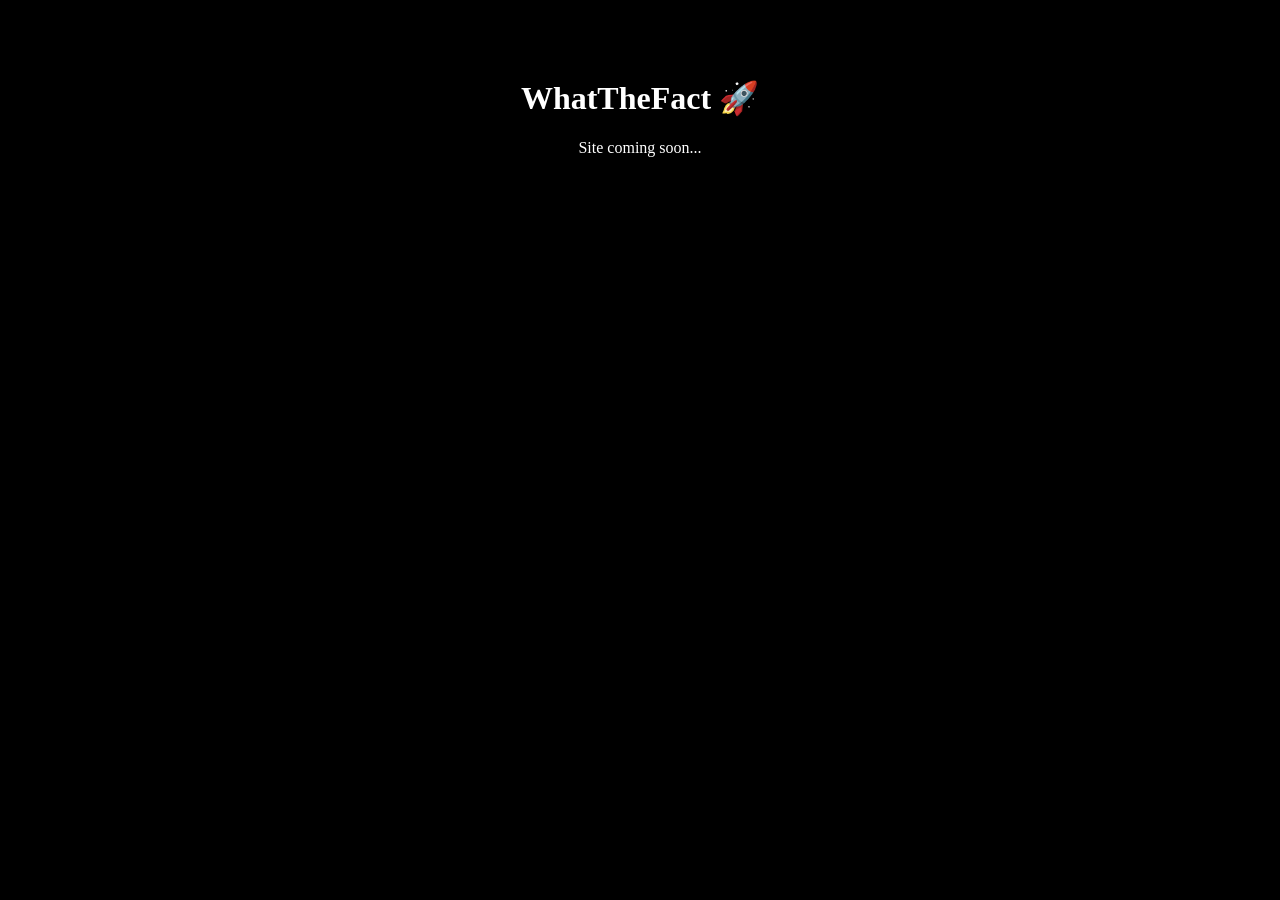
==== index.html @ 71ed3899 "Create index.html" ====
<!DOCTYPE html>
<html>
<head>
  <title>WhatTheFact</title>
</head>
<body style="background:black; color:white; text-align:center; padding-top:50px;">
  <h1>WhatTheFact 🚀</h1>
  <p>Site coming soon...</p>
</body>
</html>
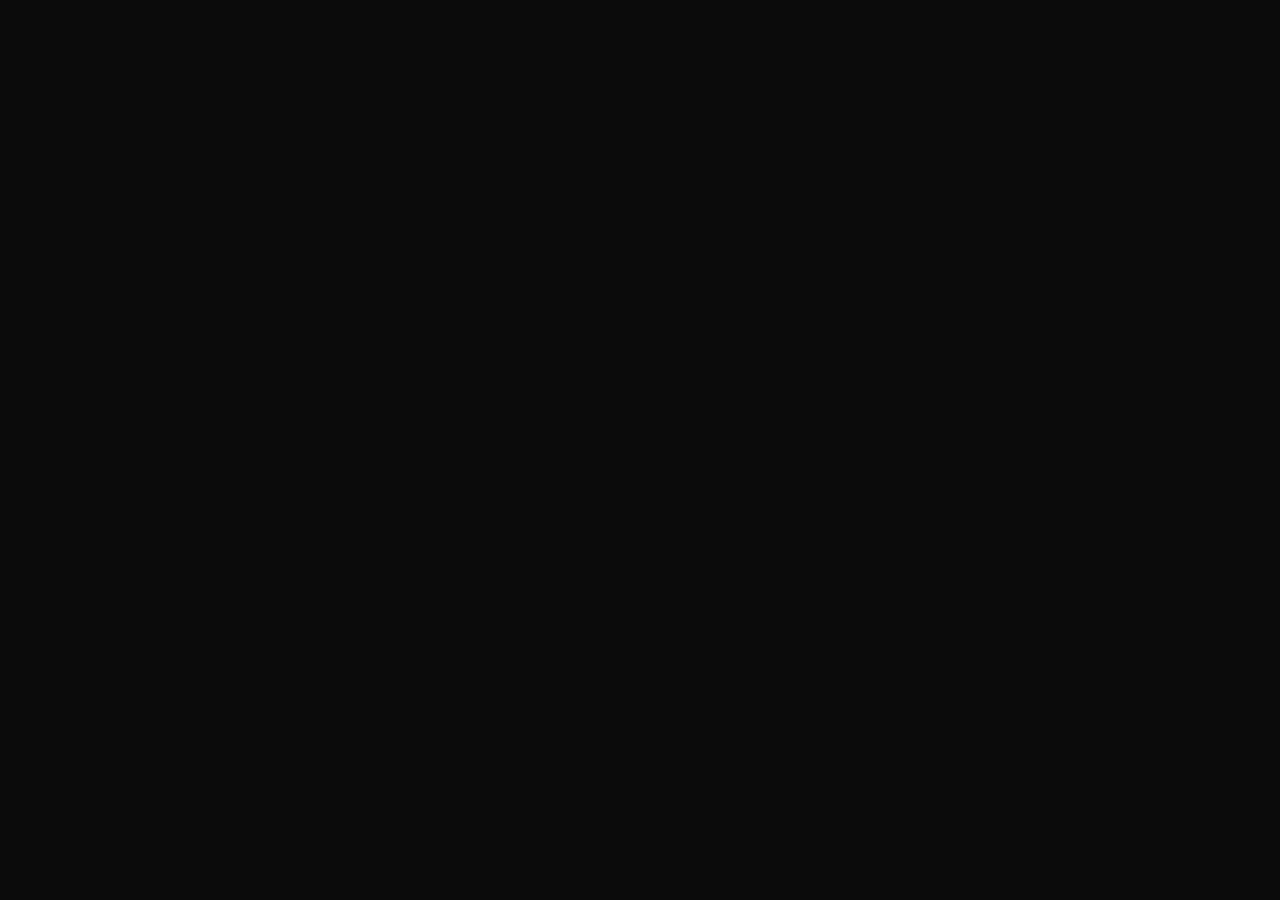
==== commit 4dbdaaae: "Update index.html" ====
--- a/index.html
+++ b/index.html
@@ -1,10 +1,185 @@
 <!DOCTYPE html>
 <html>
 <head>
+  <meta charset="UTF-8">
   <title>WhatTheFact</title>
+  <meta name="viewport" content="width=device-width, initial-scale=1.0">
+
+  <style>
+    body {
+      margin: 0;
+      font-family: Arial, sans-serif;
+      background: #0B0B0B;
+      color: white;
+    }
+
+    .container {
+      padding: 12px;
+    }
+
+    .card {
+      background: #121212;
+      border-radius: 16px;
+      margin-bottom: 16px;
+      overflow: hidden;
+      position: relative;
+      cursor: pointer;
+    }
+
+    .card img {
+      width: 100%;
+      height: 200px;
+      object-fit: cover;
+    }
+
+    .overlay {
+      position: absolute;
+      bottom: 0;
+      width: 100%;
+      padding: 12px;
+      background: linear-gradient(transparent, rgba(0,0,0,0.9));
+    }
+
+    .category {
+      font-size: 12px;
+      background: #EF4444;
+      display: inline-block;
+      padding: 4px 8px;
+      border-radius: 6px;
+      margin-bottom: 6px;
+    }
+
+    .headline {
+      font-size: 16px;
+      font-weight: bold;
+    }
+
+    .arrow {
+      position: absolute;
+      right: 12px;
+      bottom: 12px;
+      font-size: 18px;
+      opacity: 0.7;
+      animation: bounce 1.2s infinite;
+    }
+
+    @keyframes bounce {
+      0%,100% { transform: translateX(0); }
+      50% { transform: translateX(5px); }
+    }
+
+    .modal {
+      position: fixed;
+      top: 0;
+      left: 0;
+      width: 100%;
+      height: 100%;
+      background: black;
+      display: none;
+      flex-direction: column;
+      justify-content: center;
+      align-items: center;
+      padding: 20px;
+    }
+
+    .slide {
+      max-width: 400px;
+      text-align: center;
+    }
+
+    .close {
+      position: absolute;
+      top: 20px;
+      left: 20px;
+      font-size: 24px;
+      cursor: pointer;
+    }
+
+    .next {
+      position: absolute;
+      right: 20px;
+      bottom: 40px;
+      font-size: 24px;
+      cursor: pointer;
+    }
+
+  </style>
 </head>
-<body style="background:black; color:white; text-align:center; padding-top:50px;">
-  <h1>WhatTheFact 🚀</h1>
-  <p>Site coming soon...</p>
+
+<body>
+
+<div class="container" id="feed"></div>
+
+<div class="modal" id="modal">
+  <div class="close" onclick="closeModal()">✕</div>
+  <div class="slide" id="slideText"></div>
+  <div class="next" onclick="nextSlide()">→</div>
+</div>
+
+<script>
+
+const SHEET_ID = "1egfyMk99niiivs2usEi6oFEHWHFF6XR5QvbTpdlVxdw";
+const URL = `https://opensheet.elk.sh/${SHEET_ID}/Sheet1`;
+
+let slides = [];
+let currentSlide = 0;
+
+fetch(URL)
+  .then(res => res.json())
+  .then(data => {
+    const feed = document.getElementById("feed");
+
+    data.forEach(item => {
+      const card = document.createElement("div");
+      card.className = "card";
+
+      card.innerHTML = `
+        <img src="${item.Image}">
+        <div class="overlay">
+          <div class="category">${item.Category || "General"}</div>
+          <div class="headline">${item.Title}</div>
+        </div>
+        <div class="arrow">→</div>
+      `;
+
+      card.onclick = () => openModal(item);
+
+      feed.appendChild(card);
+    });
+  });
+
+function openModal(item) {
+  slides = [
+    item.Title,
+    item.Hook,
+    item["Here’s what happened"],
+    item["Why it matters"],
+    item["What happens next"]
+  ];
+
+  currentSlide = 0;
+  document.getElementById("modal").style.display = "flex";
+  showSlide();
+}
+
+function showSlide() {
+  document.getElementById("slideText").innerText = slides[currentSlide];
+}
+
+function nextSlide() {
+  currentSlide++;
+  if (currentSlide >= slides.length) {
+    closeModal();
+  } else {
+    showSlide();
+  }
+}
+
+function closeModal() {
+  document.getElementById("modal").style.display = "none";
+}
+
+</script>
+
 </body>
 </html>
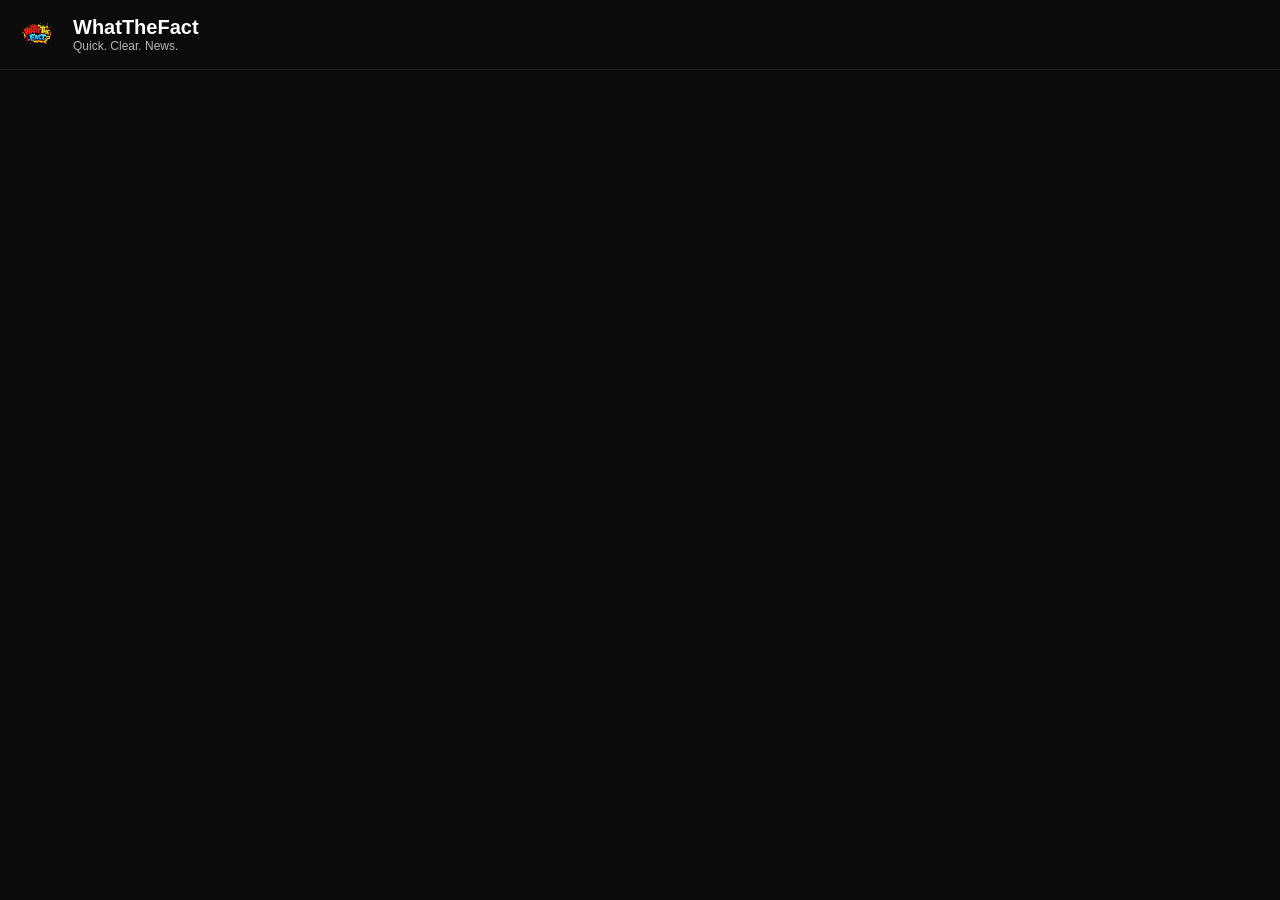
==== commit 2b425f3c: "Update index.html" ====
--- a/index.html
+++ b/index.html
@@ -5,30 +5,58 @@
   <title>WhatTheFact</title>
   <meta name="viewport" content="width=device-width, initial-scale=1.0">
 
+  <!-- FONT -->
+  <link href="https://fonts.googleapis.com/css2?family=Inter:wght@400;600;700&display=swap" rel="stylesheet">
+
   <style>
     body {
       margin: 0;
-      font-family: Arial, sans-serif;
+      font-family: 'Inter', sans-serif;
       background: #0B0B0B;
       color: white;
     }
 
+    /* HEADER */
+    .header {
+      display: flex;
+      align-items: center;
+      gap: 10px;
+      padding: 16px 12px;
+      border-bottom: 1px solid #222;
+    }
+
+    .logo {
+      height: 34px;
+      border-radius: 6px;
+    }
+
+    .brand {
+      font-size: 20px;
+      font-weight: 700;
+    }
+
+    .tagline {
+      font-size: 12px;
+      opacity: 0.7;
+    }
+
+    /* FEED */
     .container {
       padding: 12px;
     }
 
     .card {
-      background: #121212;
       border-radius: 16px;
-      margin-bottom: 16px;
+      margin-bottom: 18px;
       overflow: hidden;
       position: relative;
       cursor: pointer;
+      background: #121212;
     }
 
     .card img {
       width: 100%;
-      height: 200px;
+      height: 220px;
       object-fit: cover;
     }
 
@@ -36,22 +64,30 @@
       position: absolute;
       bottom: 0;
       width: 100%;
-      padding: 12px;
-      background: linear-gradient(transparent, rgba(0,0,0,0.9));
+      padding: 16px;
+      background: linear-gradient(to top, rgba(0,0,0,0.95), rgba(0,0,0,0.2));
     }
 
     .category {
-      font-size: 12px;
+      font-size: 11px;
       background: #EF4444;
+      padding: 4px 10px;
+      border-radius: 20px;
+      font-weight: 600;
+      margin-bottom: 6px;
       display: inline-block;
-      padding: 4px 8px;
-      border-radius: 6px;
-      margin-bottom: 6px;
     }
 
     .headline {
-      font-size: 16px;
-      font-weight: bold;
+      font-size: 20px;
+      font-weight: 700;
+      line-height: 1.3;
+    }
+
+    .hook {
+      font-size: 13px;
+      opacity: 0.85;
+      margin-top: 4px;
     }
 
     .arrow {
@@ -59,15 +95,10 @@
       right: 12px;
       bottom: 12px;
       font-size: 18px;
-      opacity: 0.7;
-      animation: bounce 1.2s infinite;
-    }
-
-    @keyframes bounce {
-      0%,100% { transform: translateX(0); }
-      50% { transform: translateX(5px); }
-    }
-
+      opacity: 0.6;
+    }
+
+    /* MODAL */
     .modal {
       position: fixed;
       top: 0;
@@ -76,15 +107,16 @@
       height: 100%;
       background: black;
       display: none;
-      flex-direction: column;
       justify-content: center;
       align-items: center;
+      text-align: center;
       padding: 20px;
     }
 
     .slide {
-      max-width: 400px;
-      text-align: center;
+      max-width: 420px;
+      font-size: 18px;
+      line-height: 1.5;
     }
 
     .close {
@@ -102,14 +134,26 @@
       font-size: 24px;
       cursor: pointer;
     }
-
   </style>
 </head>
 
 <body>
 
+<!-- HEADER -->
+<div class="header">
+  <!-- 🔁 Replace logo.png with your actual filename -->
+  <img src="logo.png" class="logo">
+
+  <div>
+    <div class="brand">WhatTheFact</div>
+    <div class="tagline">Quick. Clear. News.</div>
+  </div>
+</div>
+
+<!-- FEED -->
 <div class="container" id="feed"></div>
 
+<!-- MODAL -->
 <div class="modal" id="modal">
   <div class="close" onclick="closeModal()">✕</div>
   <div class="slide" id="slideText"></div>
@@ -117,45 +161,48 @@
 </div>
 
 <script>
-
 const SHEET_ID = "1egfyMk99niiivs2usEi6oFEHWHFF6XR5QvbTpdlVxdw";
 const URL = `https://opensheet.elk.sh/${SHEET_ID}/Sheet1`;
 
 let slides = [];
 let currentSlide = 0;
 
+/* FETCH DATA */
 fetch(URL)
   .then(res => res.json())
   .then(data => {
     const feed = document.getElementById("feed");
 
     data.forEach(item => {
+      if (!item.Title) return;
+
       const card = document.createElement("div");
       card.className = "card";
 
       card.innerHTML = `
-        <img src="${item.Image}">
+        <img src="${item.Image || ''}">
         <div class="overlay">
-          <div class="category">${item.Category || "General"}</div>
+          <div class="category">${item.Category || "News"}</div>
           <div class="headline">${item.Title}</div>
+          <div class="hook">${item.Hook || ""}</div>
         </div>
         <div class="arrow">→</div>
       `;
 
       card.onclick = () => openModal(item);
-
       feed.appendChild(card);
     });
   });
 
+/* MODAL LOGIC (DATA-AGNOSTIC) */
 function openModal(item) {
-  slides = [
-    item.Title,
-    item.Hook,
-    item["Here’s what happened"],
-    item["Why it matters"],
-    item["What happens next"]
-  ];
+  const values = Object.values(item);
+
+  slides = values
+    .slice(0, 9)              // take first columns
+    .filter(v => v && v !== "Pending");
+
+  slides.splice(1,1);         // remove URL
 
   currentSlide = 0;
   document.getElementById("modal").style.display = "flex";
@@ -178,7 +225,6 @@
 function closeModal() {
   document.getElementById("modal").style.display = "none";
 }
-
 </script>
 
 </body>
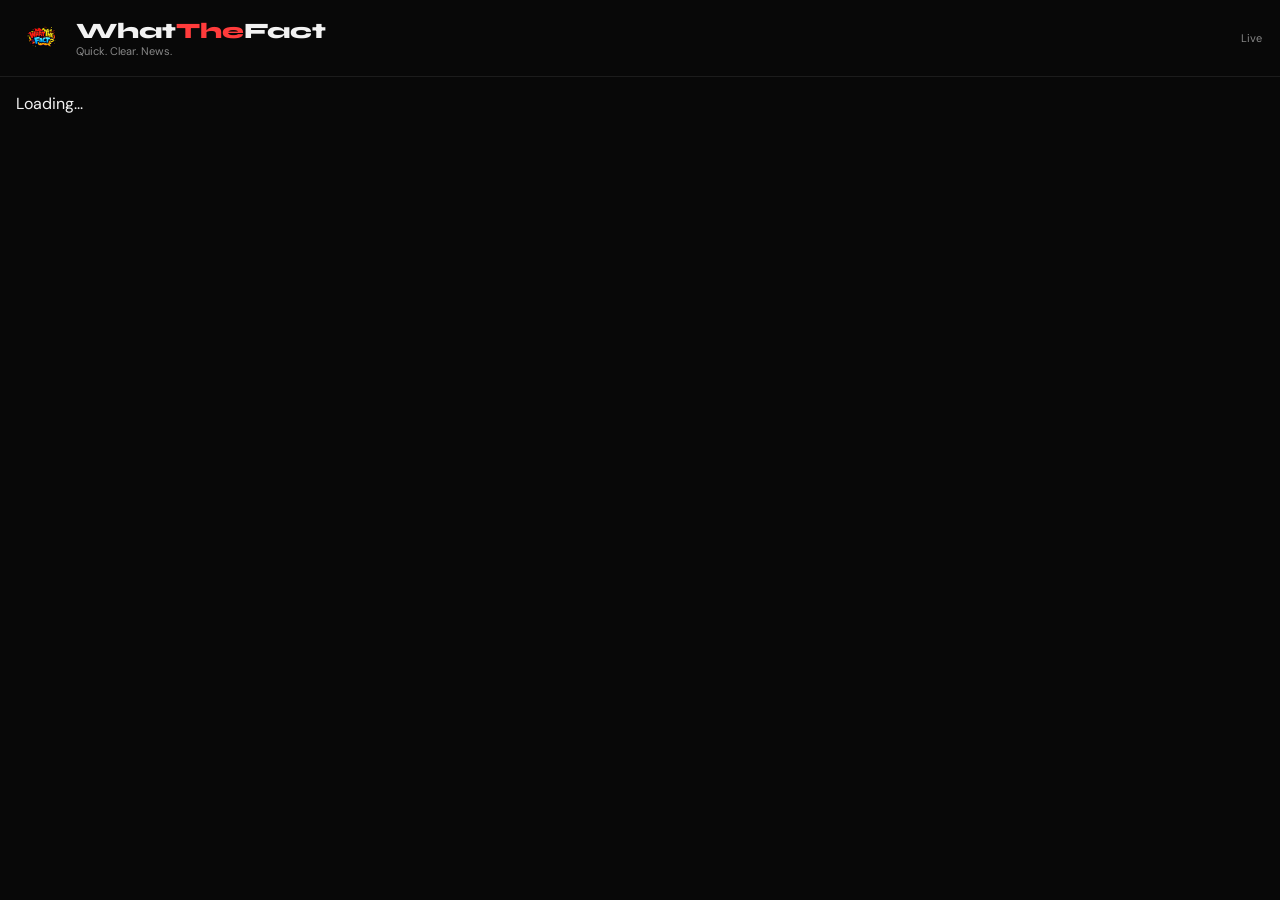
==== commit 2886b23f: "Update index.html" ====
--- a/index.html
+++ b/index.html
@@ -1,231 +1,260 @@
 <!DOCTYPE html>
-<html>
+<html lang="en">
+
 <head>
   <meta charset="UTF-8">
   <title>WhatTheFact</title>
-  <meta name="viewport" content="width=device-width, initial-scale=1.0">
-
-  <!-- FONT -->
-  <link href="https://fonts.googleapis.com/css2?family=Inter:wght@400;600;700&display=swap" rel="stylesheet">
+  <meta name="viewport" content="width=device-width, initial-scale=1.0, viewport-fit=cover">
+
+  <link rel="preconnect" href="https://fonts.googleapis.com">
+  <link href="https://fonts.googleapis.com/css2?family=Syne:wght@400;600;700;800&family=DM+Sans:wght@400;500&display=swap" rel="stylesheet">
 
   <style>
+    :root {
+      --bg: #080808;
+      --surface: #111111;
+      --border: #1C1C1C;
+      --muted: #444;
+      --text: #F2F2F2;
+      --sub: #888;
+    }
+
+    * {
+      box-sizing: border-box;
+      margin: 0;
+      padding: 0;
+    }
+
     body {
-      margin: 0;
-      font-family: 'Inter', sans-serif;
-      background: #0B0B0B;
-      color: white;
+      font-family: 'DM Sans', sans-serif;
+      background: var(--bg);
+      color: var(--text);
+      min-height: 100vh;
     }
 
     /* HEADER */
     .header {
       display: flex;
+      justify-content: space-between;
+      align-items: center;
+      padding: 18px;
+      border-bottom: 1px solid var(--border);
+      position: sticky;
+      top: 0;
+      background: var(--bg);
+      z-index: 50;
+    }
+
+    .brand-wrap {
+      display: flex;
       align-items: center;
       gap: 10px;
-      padding: 16px 12px;
-      border-bottom: 1px solid #222;
     }
 
     .logo {
-      height: 34px;
-      border-radius: 6px;
+      height: 32px;
+      border-radius: 8px;
     }
 
     .brand {
-      font-size: 20px;
+      font-family: 'Syne';
+      font-size: 22px;
+      font-weight: 800;
+    }
+
+    .brand span {
+      color: #FF3B3B;
+    }
+
+    .tagline {
+      font-size: 11px;
+      color: var(--sub);
+    }
+
+    .live-dot {
+      font-size: 11px;
+      color: var(--sub);
+    }
+
+    /* FEED */
+    .feed {
+      padding: 16px;
+    }
+
+    .card {
+      border-radius: 20px;
+      overflow: hidden;
+      margin-bottom: 14px;
+      cursor: pointer;
+      background: var(--surface);
+      border: 1px solid var(--border);
+    }
+
+    .card-img {
+      width: 100%;
+      height: 200px;
+      object-fit: cover;
+    }
+
+    .card-body {
+      padding: 14px;
+    }
+
+    .headline {
+      font-size: 17px;
       font-weight: 700;
-    }
-
-    .tagline {
-      font-size: 12px;
-      opacity: 0.7;
-    }
-
-    /* FEED */
-    .container {
-      padding: 12px;
-    }
-
-    .card {
-      border-radius: 16px;
-      margin-bottom: 18px;
-      overflow: hidden;
-      position: relative;
-      cursor: pointer;
-      background: #121212;
-    }
-
-    .card img {
-      width: 100%;
-      height: 220px;
-      object-fit: cover;
-    }
-
-    .overlay {
-      position: absolute;
-      bottom: 0;
-      width: 100%;
-      padding: 16px;
-      background: linear-gradient(to top, rgba(0,0,0,0.95), rgba(0,0,0,0.2));
-    }
-
-    .category {
-      font-size: 11px;
-      background: #EF4444;
-      padding: 4px 10px;
-      border-radius: 20px;
-      font-weight: 600;
       margin-bottom: 6px;
-      display: inline-block;
-    }
-
-    .headline {
-      font-size: 20px;
-      font-weight: 700;
-      line-height: 1.3;
-    }
-
-    .hook {
+    }
+
+    .hook-text {
       font-size: 13px;
-      opacity: 0.85;
-      margin-top: 4px;
-    }
-
-    .arrow {
-      position: absolute;
-      right: 12px;
-      bottom: 12px;
-      font-size: 18px;
-      opacity: 0.6;
+      color: #aaa;
     }
 
     /* MODAL */
     .modal {
       position: fixed;
-      top: 0;
-      left: 0;
-      width: 100%;
-      height: 100%;
+      inset: 0;
       background: black;
       display: none;
+      flex-direction: column;
+      z-index: 100;
+    }
+
+    .modal.open {
+      display: flex;
+    }
+
+    .slide-wrap {
+      flex: 1;
+      display: flex;
+      flex-direction: column;
       justify-content: center;
-      align-items: center;
+      padding: 20px;
       text-align: center;
-      padding: 20px;
-    }
-
-    .slide {
-      max-width: 420px;
-      font-size: 18px;
-      line-height: 1.5;
-    }
-
-    .close {
+    }
+
+    .slide-label {
+      font-size: 11px;
+      opacity: 0.5;
+      margin-bottom: 10px;
+    }
+
+    .slide-content {
+      font-size: 24px;
+      font-weight: bold;
+      line-height: 1.4;
+    }
+
+    .tap-zones {
       position: absolute;
-      top: 20px;
-      left: 20px;
-      font-size: 24px;
-      cursor: pointer;
-    }
-
-    .next {
-      position: absolute;
-      right: 20px;
-      bottom: 40px;
-      font-size: 24px;
-      cursor: pointer;
+      inset: 0;
+      display: flex;
+    }
+
+    .tap-zones div {
+      flex: 1;
     }
   </style>
 </head>
 
 <body>
 
-<!-- HEADER -->
-<div class="header">
-  <!-- 🔁 Replace logo.png with your actual filename -->
-  <img src="logo.png" class="logo">
-
-  <div>
-    <div class="brand">WhatTheFact</div>
-    <div class="tagline">Quick. Clear. News.</div>
+  <!-- HEADER -->
+  <div class="header">
+    <div class="brand-wrap">
+      <img src="logo.png" class="logo">
+      <div>
+        <div class="brand">What<span>The</span>Fact</div>
+        <div class="tagline">Quick. Clear. News.</div>
+      </div>
+    </div>
+    <div class="live-dot">Live</div>
   </div>
-</div>
-
-<!-- FEED -->
-<div class="container" id="feed"></div>
-
-<!-- MODAL -->
-<div class="modal" id="modal">
-  <div class="close" onclick="closeModal()">✕</div>
-  <div class="slide" id="slideText"></div>
-  <div class="next" onclick="nextSlide()">→</div>
-</div>
-
-<script>
-const SHEET_ID = "1egfyMk99niiivs2usEi6oFEHWHFF6XR5QvbTpdlVxdw";
-const URL = `https://opensheet.elk.sh/${SHEET_ID}/Sheet1`;
-
-let slides = [];
-let currentSlide = 0;
-
-/* FETCH DATA */
-fetch(URL)
-  .then(res => res.json())
-  .then(data => {
-    const feed = document.getElementById("feed");
-
-    data.forEach(item => {
-      if (!item.Title) return;
-
-      const card = document.createElement("div");
-      card.className = "card";
-
-      card.innerHTML = `
-        <img src="${item.Image || ''}">
-        <div class="overlay">
-          <div class="category">${item.Category || "News"}</div>
-          <div class="headline">${item.Title}</div>
-          <div class="hook">${item.Hook || ""}</div>
+
+  <!-- FEED -->
+  <div class="feed" id="feed">Loading...</div>
+
+  <!-- MODAL -->
+  <div class="modal" id="modal">
+    <div class="slide-wrap" id="slideWrap"></div>
+
+    <div class="tap-zones">
+      <div onclick="prevSlide()"></div>
+      <div onclick="nextSlide()"></div>
+    </div>
+  </div>
+
+  <script>
+    const SHEET_ID = "1egfyMk99niiivs2usEi6oFEHWHFF6XR5QvbTpdlVxdw";
+    const URL = `https://opensheet.elk.sh/${SHEET_ID}/Sheet1`;
+
+    let articles = [];
+    let slides = [];
+    let current = 0;
+
+    fetch(URL)
+      .then(res => res.json())
+      .then(data => {
+        articles = data;
+        render();
+      });
+
+    function render() {
+      const feed = document.getElementById("feed");
+
+      feed.innerHTML = articles.map((item, i) => `
+        <div class="card" onclick="openModal(${i})">
+          <img class="card-img" src="${item.Image || ''}">
+          <div class="card-body">
+            <div class="headline">${item.Title}</div>
+            <div class="hook-text">${item.Hook || ''}</div>
+          </div>
         </div>
-        <div class="arrow">→</div>
-      `;
-
-      card.onclick = () => openModal(item);
-      feed.appendChild(card);
-    });
-  });
-
-/* MODAL LOGIC (DATA-AGNOSTIC) */
-function openModal(item) {
-  const values = Object.values(item);
-
-  slides = values
-    .slice(0, 9)              // take first columns
-    .filter(v => v && v !== "Pending");
-
-  slides.splice(1,1);         // remove URL
-
-  currentSlide = 0;
-  document.getElementById("modal").style.display = "flex";
-  showSlide();
-}
-
-function showSlide() {
-  document.getElementById("slideText").innerText = slides[currentSlide];
-}
-
-function nextSlide() {
-  currentSlide++;
-  if (currentSlide >= slides.length) {
-    closeModal();
-  } else {
-    showSlide();
-  }
-}
-
-function closeModal() {
-  document.getElementById("modal").style.display = "none";
-}
-</script>
+      `).join("");
+    }
+
+    function openModal(i) {
+      const item = articles[i];
+
+      slides = [
+        item.Title,
+        item.Hook,
+        item["Heres what happened"],
+        item["Why it matters"],
+        item["What happens next?"]
+      ].filter(Boolean);
+
+      current = 0;
+      document.getElementById("modal").classList.add("open");
+      show();
+    }
+
+    function show() {
+      document.getElementById("slideWrap").innerHTML =
+        `<div class="slide-content">${slides[current]}</div>`;
+    }
+
+    function nextSlide() {
+      current++;
+      if (current >= slides.length) {
+        closeModal();
+      } else {
+        show();
+      }
+    }
+
+    function prevSlide() {
+      if (current > 0) {
+        current--;
+        show();
+      }
+    }
+
+    function closeModal() {
+      document.getElementById("modal").classList.remove("open");
+    }
+  </script>
 
 </body>
 </html>
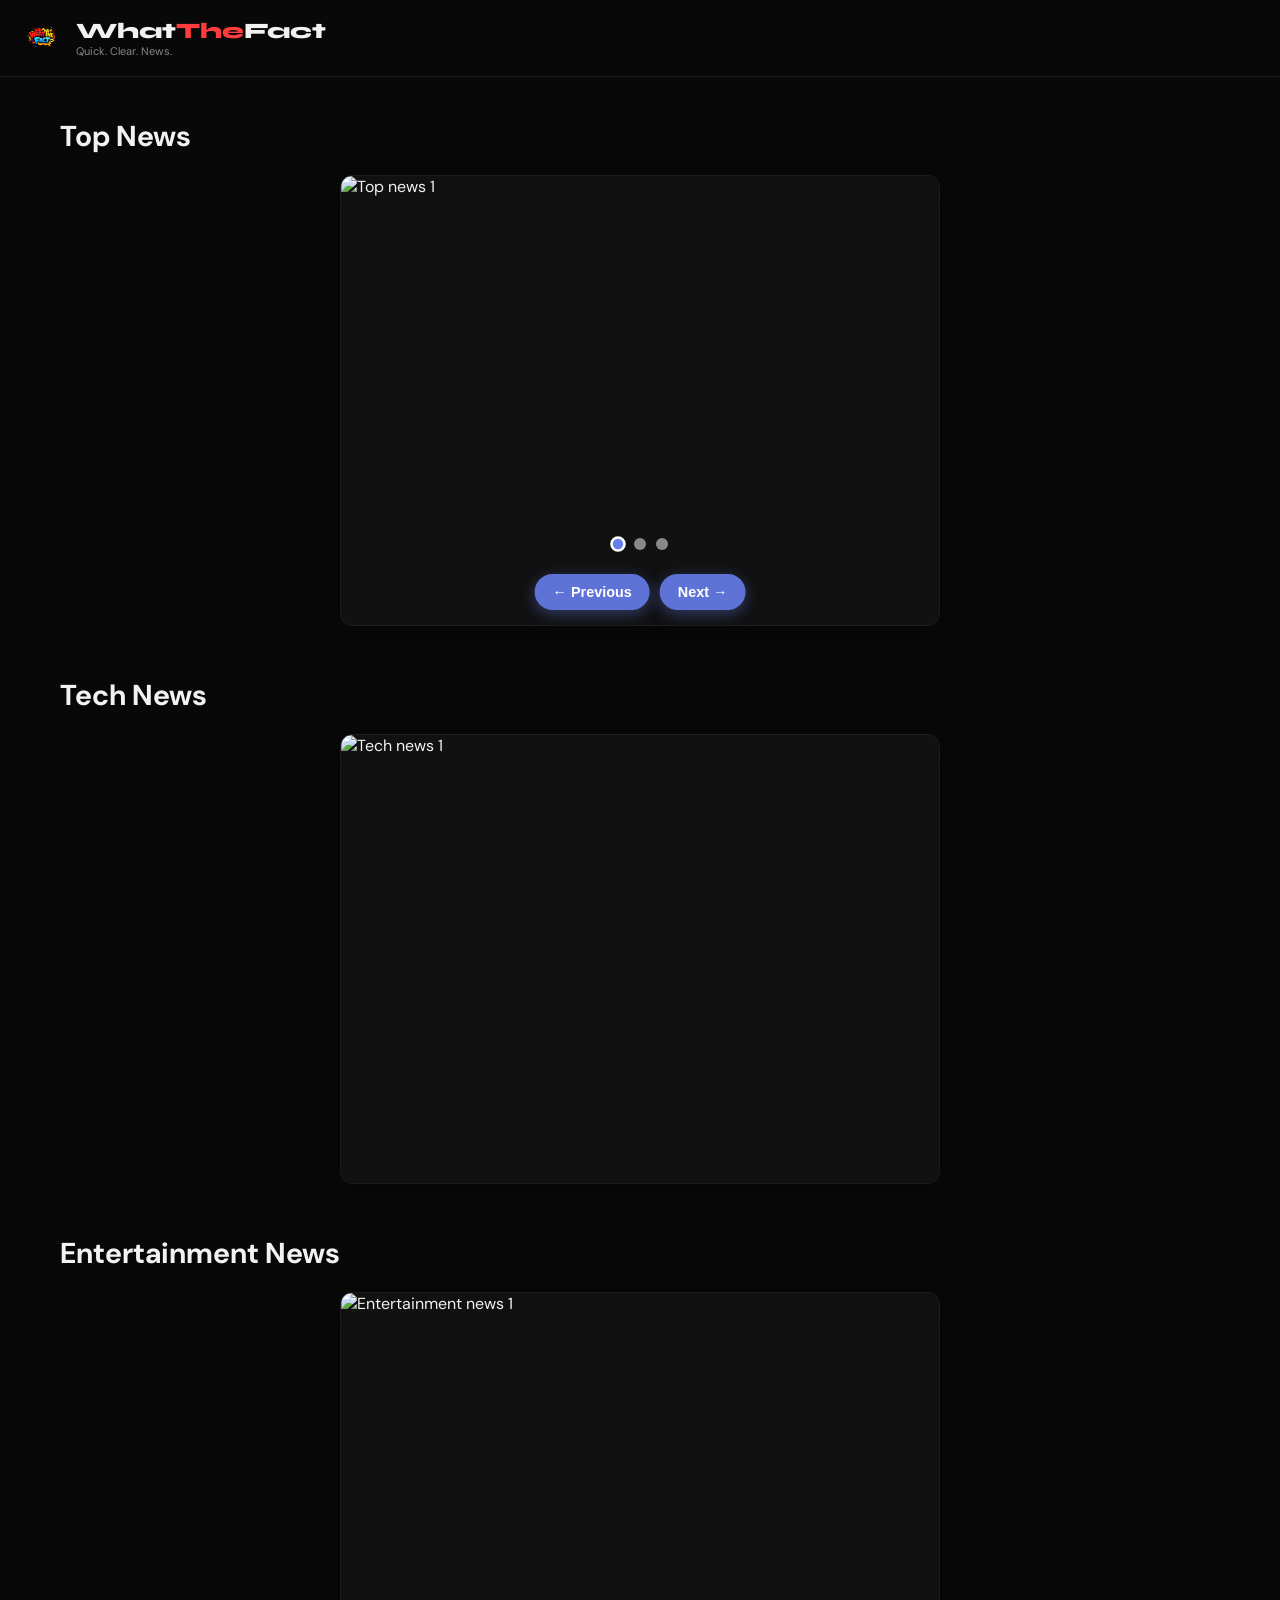
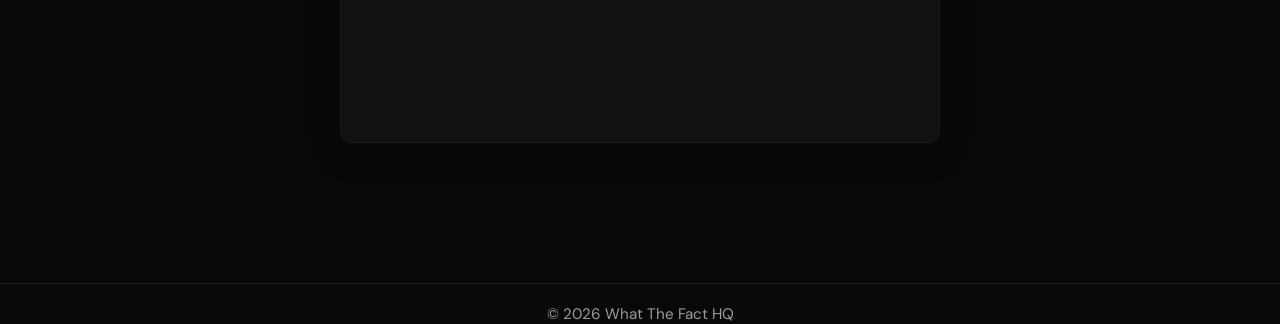
==== commit 2c6a1f9e: "Update index.html with new content" ====
--- a/index.html
+++ b/index.html
@@ -1,260 +1,318 @@
 <!DOCTYPE html>
 <html lang="en">
-
 <head>
-  <meta charset="UTF-8">
-  <title>WhatTheFact</title>
-  <meta name="viewport" content="width=device-width, initial-scale=1.0, viewport-fit=cover">
-
-  <link rel="preconnect" href="https://fonts.googleapis.com">
-  <link href="https://fonts.googleapis.com/css2?family=Syne:wght@400;600;700;800&family=DM+Sans:wght@400;500&display=swap" rel="stylesheet">
-
-  <style>
-    :root {
-      --bg: #080808;
-      --surface: #111111;
-      --border: #1C1C1C;
-      --muted: #444;
-      --text: #F2F2F2;
-      --sub: #888;
-    }
-
-    * {
-      box-sizing: border-box;
-      margin: 0;
-      padding: 0;
-    }
-
-    body {
-      font-family: 'DM Sans', sans-serif;
-      background: var(--bg);
-      color: var(--text);
-      min-height: 100vh;
-    }
-
-    /* HEADER */
-    .header {
-      display: flex;
-      justify-content: space-between;
-      align-items: center;
-      padding: 18px;
-      border-bottom: 1px solid var(--border);
-      position: sticky;
-      top: 0;
-      background: var(--bg);
-      z-index: 50;
-    }
-
-    .brand-wrap {
-      display: flex;
-      align-items: center;
-      gap: 10px;
-    }
-
-    .logo {
-      height: 32px;
-      border-radius: 8px;
-    }
-
-    .brand {
-      font-family: 'Syne';
-      font-size: 22px;
-      font-weight: 800;
-    }
-
-    .brand span {
-      color: #FF3B3B;
-    }
-
-    .tagline {
-      font-size: 11px;
-      color: var(--sub);
-    }
-
-    .live-dot {
-      font-size: 11px;
-      color: var(--sub);
-    }
-
-    /* FEED */
-    .feed {
-      padding: 16px;
-    }
-
-    .card {
-      border-radius: 20px;
-      overflow: hidden;
-      margin-bottom: 14px;
-      cursor: pointer;
-      background: var(--surface);
-      border: 1px solid var(--border);
-    }
-
-    .card-img {
-      width: 100%;
-      height: 200px;
-      object-fit: cover;
-    }
-
-    .card-body {
-      padding: 14px;
-    }
-
-    .headline {
-      font-size: 17px;
-      font-weight: 700;
-      margin-bottom: 6px;
-    }
-
-    .hook-text {
-      font-size: 13px;
-      color: #aaa;
-    }
-
-    /* MODAL */
-    .modal {
-      position: fixed;
-      inset: 0;
-      background: black;
-      display: none;
-      flex-direction: column;
-      z-index: 100;
-    }
-
-    .modal.open {
-      display: flex;
-    }
-
-    .slide-wrap {
-      flex: 1;
-      display: flex;
-      flex-direction: column;
-      justify-content: center;
-      padding: 20px;
-      text-align: center;
-    }
-
-    .slide-label {
-      font-size: 11px;
-      opacity: 0.5;
-      margin-bottom: 10px;
-    }
-
-    .slide-content {
-      font-size: 24px;
-      font-weight: bold;
-      line-height: 1.4;
-    }
-
-    .tap-zones {
-      position: absolute;
-      inset: 0;
-      display: flex;
-    }
-
-    .tap-zones div {
-      flex: 1;
-    }
-  </style>
+    <meta charset="UTF-8">
+    <meta name="viewport" content="width=device-width, initial-scale=1.0">
+    <title>What The Fact - News Portal</title>
+    <link rel="preconnect" href="https://fonts.googleapis.com">
+    <link href="https://fonts.googleapis.com/css2?family=Syne:wght@400;600;700;800&family=DM+Sans:wght@400;500&display=swap" rel="stylesheet">
+    <link rel="stylesheet" href="styles.css">
+    <script src="script.js" defer></script>
+    <style>
+        :root {
+            --bg: #080808;
+            --surface: #111111;
+            --border: #1C1C1C;
+            --muted: #444;
+            --text: #F2F2F2;
+            --sub: #888;
+        }
+
+        * {
+            margin: 0;
+            padding: 0;
+            box-sizing: border-box;
+        }
+
+        body {
+            font-family: 'DM Sans', sans-serif;
+            background: var(--bg);
+            color: var(--text);
+            min-height: 100vh;
+        }
+
+        header {
+            display: flex;
+            justify-content: space-between;
+            align-items: center;
+            padding: 18px;
+            border-bottom: 1px solid var(--border);
+            position: sticky;
+            top: 0;
+            background: var(--bg);
+            z-index: 50;
+        }
+
+        .brand-wrap {
+            display: flex;
+            align-items: center;
+            gap: 10px;
+        }
+
+        .logo {
+            height: 32px;
+            border-radius: 8px;
+        }
+
+        .brand {
+            font-family: 'Syne';
+            font-size: 22px;
+            font-weight: 800;
+        }
+
+        .brand span {
+            color: #FF3B3B;
+        }
+
+        .tagline {
+            font-size: 11px;
+            color: var(--sub);
+        }
+
+        main {
+            max-width: 1200px;
+            margin: 0 auto;
+            padding: 40px 20px;
+        }
+
+        .carousel-container {
+            margin-bottom: 50px;
+            animation: fadeIn 0.8s ease-out;
+        }
+
+        .carousel-container h2 {
+            color: var(--text);
+            margin-bottom: 20px;
+            font-size: 1.8rem;
+            text-shadow: 1px 1px 2px rgba(0, 0, 0, 0.3);
+        }
+
+        .carousel {
+            position: relative;
+            width: 100%;
+            max-width: 600px;
+            margin: 0 auto;
+            background: var(--surface);
+            border-radius: 12px;
+            overflow: hidden;
+            box-shadow: 0 8px 32px rgba(0, 0, 0, 0.3);
+            border: 1px solid var(--border);
+        }
+
+        .carousel-slides {
+            display: flex;
+            transition: transform 0.5s ease-in-out;
+        }
+
+        .slide {
+            min-width: 100%;
+            display: flex;
+            align-items: center;
+            justify-content: center;
+            background: var(--surface);
+            aspect-ratio: 4 / 3;
+        }
+
+        .slide img {
+            width: 100%;
+            height: 100%;
+            object-fit: cover;
+            display: block;
+        }
+
+        .slide.active {
+            animation: fadeIn 0.5s ease-in-out;
+        }
+
+        .carousel-controls {
+            position: absolute;
+            bottom: 15px;
+            left: 50%;
+            transform: translateX(-50%);
+            display: flex;
+            gap: 10px;
+            z-index: 10;
+        }
+
+        .carousel-btn {
+            background: rgba(102, 126, 234, 0.9);
+            color: white;
+            border: none;
+            padding: 10px 18px;
+            border-radius: 25px;
+            cursor: pointer;
+            font-weight: 600;
+            font-size: 0.9rem;
+            transition: all 0.3s ease;
+            box-shadow: 0 4px 15px rgba(102, 126, 234, 0.4);
+        }
+
+        .carousel-btn:hover {
+            background: rgba(102, 126, 234, 1);
+            transform: translateY(-2px);
+            box-shadow: 0 6px 20px rgba(102, 126, 234, 0.6);
+        }
+
+        .carousel-btn:active {
+            transform: translateY(0);
+        }
+
+        .carousel-indicators {
+            position: absolute;
+            bottom: 75px;
+            left: 50%;
+            transform: translateX(-50%);
+            display: flex;
+            gap: 10px;
+            z-index: 10;
+        }
+
+        .indicator {
+            width: 12px;
+            height: 12px;
+            border-radius: 50%;
+            background: rgba(255, 255, 255, 0.5);
+            cursor: pointer;
+            transition: all 0.3s ease;
+            border: 2px solid transparent;
+        }
+
+        .indicator.active {
+            background: rgba(102, 126, 234, 1);
+            transform: scale(1.3);
+            border-color: white;
+        }
+
+        .indicator:hover {
+            background: rgba(255, 255, 255, 0.8);
+            transform: scale(1.2);
+        }
+
+        footer {
+            text-align: center;
+            color: rgba(255, 255, 255, 0.6);
+            margin-top: 50px;
+            padding-top: 20px;
+            border-top: 1px solid var(--border);
+            font-size: 0.95rem;
+        }
+
+        @keyframes fadeIn {
+            from {
+                opacity: 0;
+            }
+            to {
+                opacity: 1;
+            }
+        }
+
+        @media (max-width: 768px) {
+            .carousel-container h2 {
+                font-size: 1.4rem;
+            }
+
+            .carousel-btn {
+                padding: 8px 14px;
+                font-size: 0.85rem;
+            }
+
+            .carousel-controls {
+                bottom: 10px;
+                gap: 5px;
+            }
+
+            .carousel-indicators {
+                bottom: 65px;
+            }
+
+            .indicator {
+                width: 10px;
+                height: 10px;
+            }
+        }
+
+        @media (max-width: 480px) {
+            main {
+                padding: 20px 10px;
+            }
+
+            .carousel-container h2 {
+                font-size: 1.2rem;
+                margin-bottom: 15px;
+            }
+
+            .carousel-container {
+                margin-bottom: 35px;
+            }
+
+            .carousel-btn {
+                padding: 7px 12px;
+                font-size: 0.8rem;
+            }
+
+            .carousel-controls {
+                gap: 3px;
+            }
+
+            .indicator {
+                width: 8px;
+                height: 8px;
+            }
+
+            footer {
+                font-size: 0.85rem;
+            }
+        }
+    </style>
 </head>
-
 <body>
-
-  <!-- HEADER -->
-  <div class="header">
-    <div class="brand-wrap">
-      <img src="logo.png" class="logo">
-      <div>
-        <div class="brand">What<span>The</span>Fact</div>
-        <div class="tagline">Quick. Clear. News.</div>
-      </div>
-    </div>
-    <div class="live-dot">Live</div>
-  </div>
-
-  <!-- FEED -->
-  <div class="feed" id="feed">Loading...</div>
-
-  <!-- MODAL -->
-  <div class="modal" id="modal">
-    <div class="slide-wrap" id="slideWrap"></div>
-
-    <div class="tap-zones">
-      <div onclick="prevSlide()"></div>
-      <div onclick="nextSlide()"></div>
-    </div>
-  </div>
-
-  <script>
-    const SHEET_ID = "1egfyMk99niiivs2usEi6oFEHWHFF6XR5QvbTpdlVxdw";
-    const URL = `https://opensheet.elk.sh/${SHEET_ID}/Sheet1`;
-
-    let articles = [];
-    let slides = [];
-    let current = 0;
-
-    fetch(URL)
-      .then(res => res.json())
-      .then(data => {
-        articles = data;
-        render();
-      });
-
-    function render() {
-      const feed = document.getElementById("feed");
-
-      feed.innerHTML = articles.map((item, i) => `
-        <div class="card" onclick="openModal(${i})">
-          <img class="card-img" src="${item.Image || ''}">
-          <div class="card-body">
-            <div class="headline">${item.Title}</div>
-            <div class="hook-text">${item.Hook || ''}</div>
-          </div>
+    <header>
+        <div class="brand-wrap">
+            <img src="logo.png" class="logo" alt="What The Fact Logo">
+            <div>
+                <div class="brand">What<span>The</span>Fact</div>
+                <div class="tagline">Quick. Clear. News.</div>
+            </div>
         </div>
-      `).join("");
-    }
-
-    function openModal(i) {
-      const item = articles[i];
-
-      slides = [
-        item.Title,
-        item.Hook,
-        item["Heres what happened"],
-        item["Why it matters"],
-        item["What happens next?"]
-      ].filter(Boolean);
-
-      current = 0;
-      document.getElementById("modal").classList.add("open");
-      show();
-    }
-
-    function show() {
-      document.getElementById("slideWrap").innerHTML =
-        `<div class="slide-content">${slides[current]}</div>`;
-    }
-
-    function nextSlide() {
-      current++;
-      if (current >= slides.length) {
-        closeModal();
-      } else {
-        show();
-      }
-    }
-
-    function prevSlide() {
-      if (current > 0) {
-        current--;
-        show();
-      }
-    }
-
-    function closeModal() {
-      document.getElementById("modal").classList.remove("open");
-    }
-  </script>
-
+    </header>
+
+    <main>
+        <section class="carousel-container">
+            <h2>Top News</h2>
+            <div class="carousel" id="top-news-carousel">
+                <div class="carousel-slides">
+                    <div class="slide active"><img src="news1.jpg" alt="Top news 1"></div>
+                    <div class="slide"><img src="news2.jpg" alt="Top news 2"></div>
+                    <div class="slide"><img src="news3.jpg" alt="Top news 3"></div>
+                </div>
+            </div>
+        </section>
+
+        <section class="carousel-container">
+            <h2>Tech News</h2>
+            <div class="carousel" id="tech-news-carousel">
+                <div class="carousel-slides">
+                    <div class="slide active"><img src="tech1.jpg" alt="Tech news 1"></div>
+                    <div class="slide"><img src="tech2.jpg" alt="Tech news 2"></div>
+                    <div class="slide"><img src="tech3.jpg" alt="Tech news 3"></div>
+                </div>
+            </div>
+        </section>
+
+        <section class="carousel-container">
+            <h2>Entertainment News</h2>
+            <div class="carousel" id="entertainment-news-carousel">
+                <div class="carousel-slides">
+                    <div class="slide active"><img src="entertainment1.jpg" alt="Entertainment news 1"></div>
+                    <div class="slide"><img src="entertainment2.jpg" alt="Entertainment news 2"></div>
+                    <div class="slide"><img src="entertainment3.jpg" alt="Entertainment news 3"></div>
+                </div>
+            </div>
+        </section>
+    </main>
+
+    <footer>
+        <p>&copy; 2026 What The Fact HQ</p>
+    </footer>
 </body>
-</html>
+</html>
--- a/styles.css
+++ b/styles.css
@@ -0,0 +1,66 @@
+.carousel {
+    position: relative;
+    width: 100%;
+    overflow: hidden;
+    background: linear-gradient(to right, #f3f4f6, #e2e8f0);
+}
+
+.carousel-control {
+    position: absolute;
+    top: 50%;
+    width: 50px;
+    height: 50px;
+    background-color: rgba(255, 255, 255, 0.8);
+    border: none;
+    border-radius: 50%;
+    cursor: pointer;
+    transform: translateY(-50%);
+    transition: background-color 0.3s ease;
+}
+
+.carousel-control:hover {
+    background-color: rgba(255, 255, 255, 1);
+}
+
+.carousel-indicators {
+    position: absolute;
+    bottom: 10px;
+    left: 50%;
+    transform: translateX(-50%);
+}
+
+.carousel-indicator {
+    display: inline-block;
+    width: 10px;
+    height: 10px;
+    margin: 0 5px;
+    background-color: rgba(255, 255, 255, 0.5);
+    border-radius: 50%;
+    cursor: pointer;
+    transition: background-color 0.3s;
+}
+
+.carousel-indicator.active {
+    background-color: rgba(255, 255, 255, 1);
+}
+
+@keyframes fade {
+    from { opacity: 0; }
+    to { opacity: 1; }
+}
+
+.carousel-item {
+    display: none;
+    animation: fade 1s;
+}
+
+.carousel-item.active {
+    display: block;
+}
+
+@media (max-width: 768px) {
+    .carousel-control {
+        width: 40px;
+        height: 40px;
+    }
+}
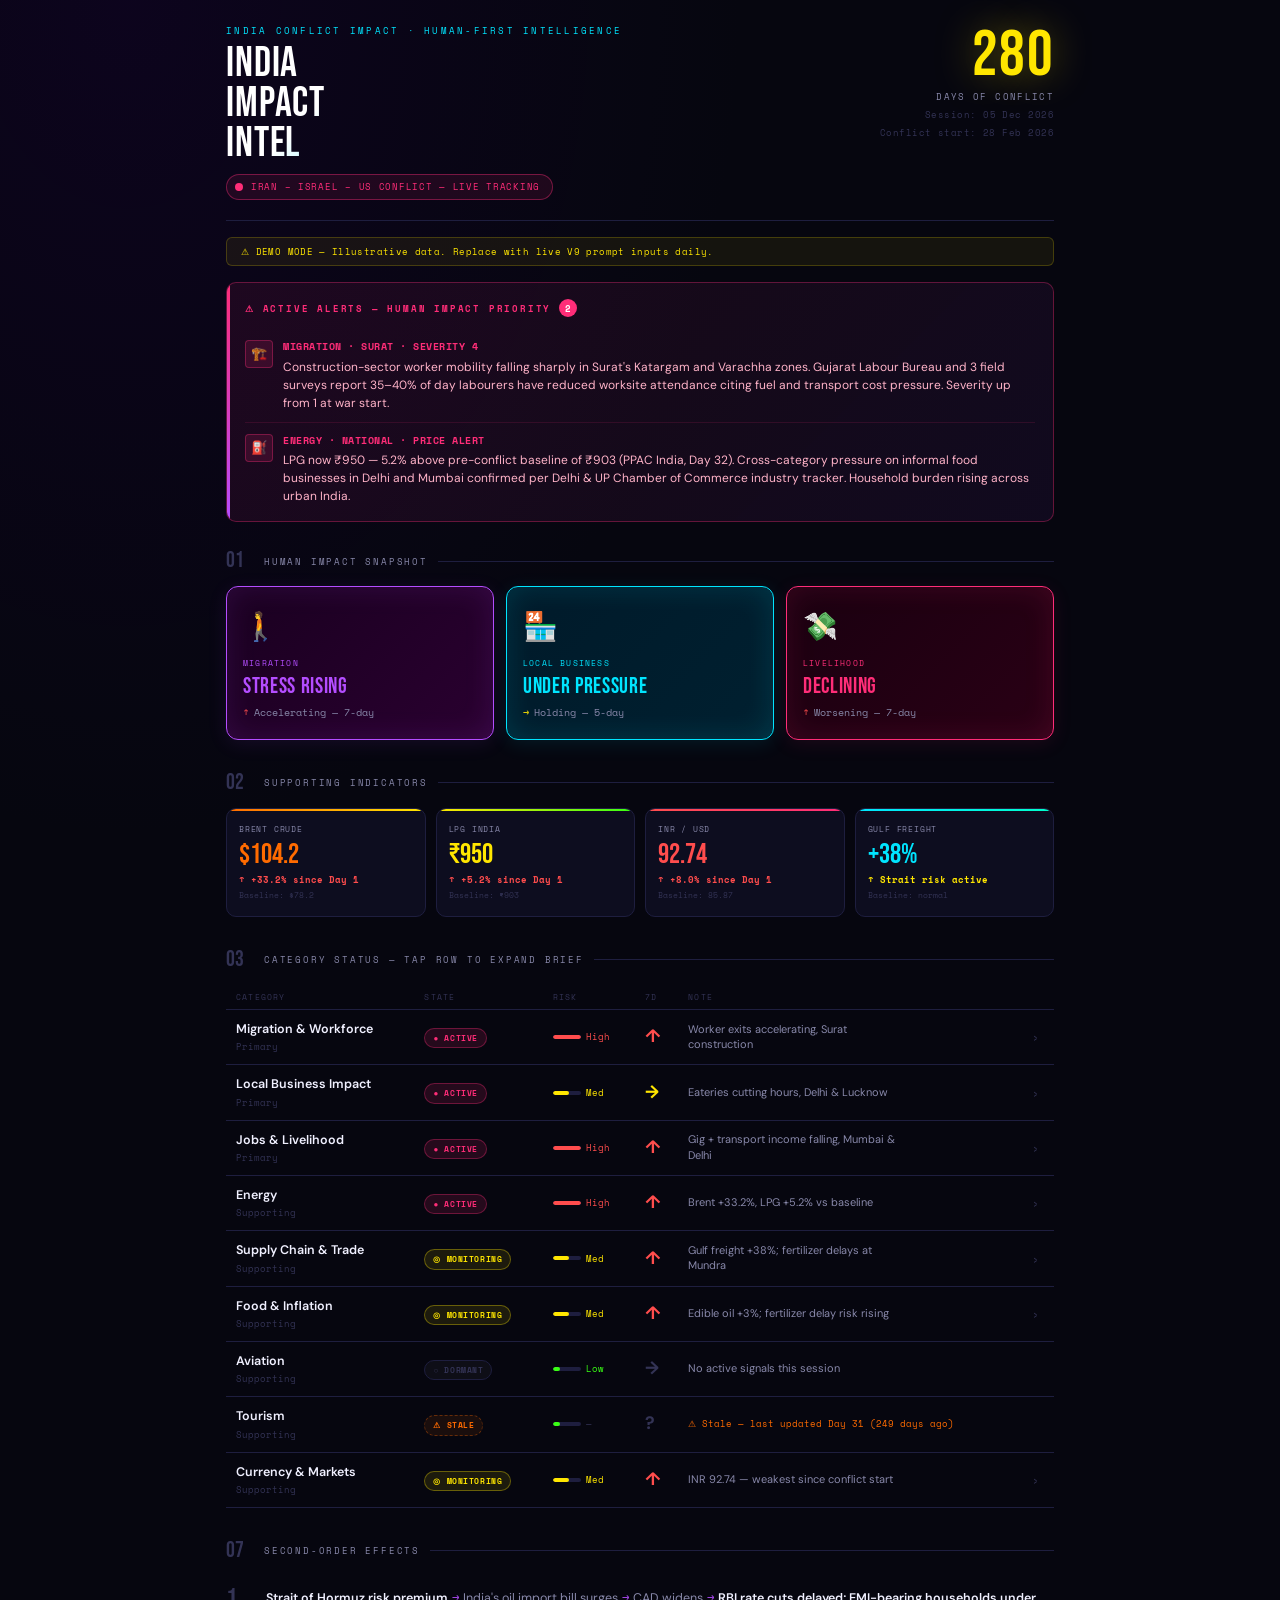
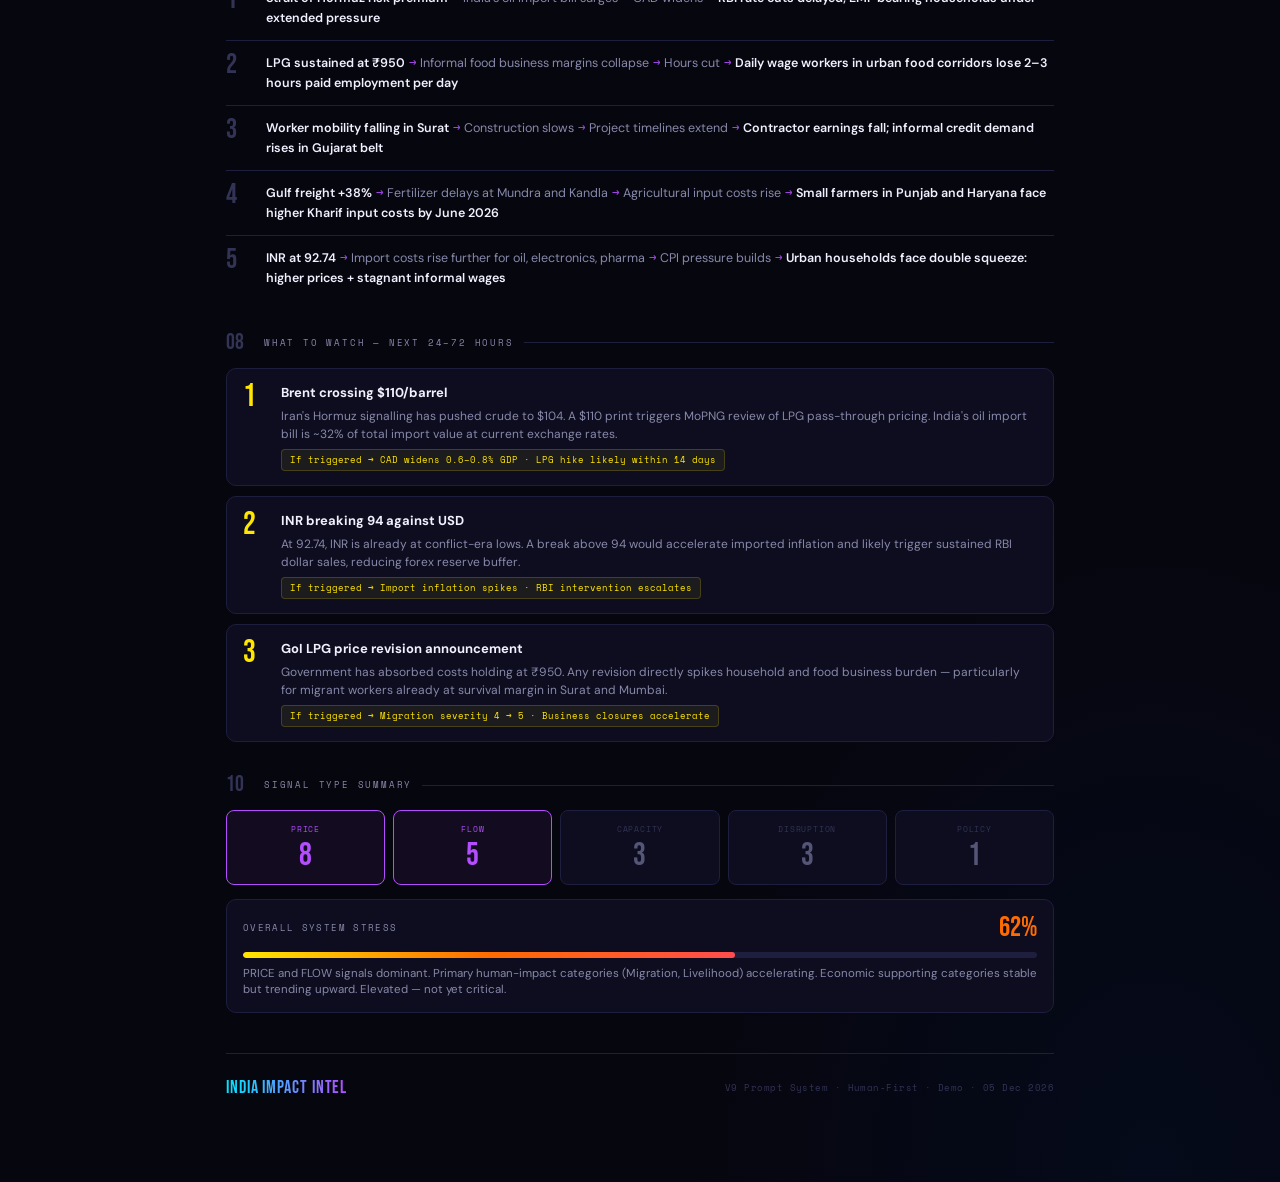
==== commit 94fd1e34: "Update index.html" ====
--- a/index.html
+++ b/index.html
@@ -1,318 +1,556 @@
 <!DOCTYPE html>
 <html lang="en">
 <head>
-    <meta charset="UTF-8">
-    <meta name="viewport" content="width=device-width, initial-scale=1.0">
-    <title>What The Fact - News Portal</title>
-    <link rel="preconnect" href="https://fonts.googleapis.com">
-    <link href="https://fonts.googleapis.com/css2?family=Syne:wght@400;600;700;800&family=DM+Sans:wght@400;500&display=swap" rel="stylesheet">
-    <link rel="stylesheet" href="styles.css">
-    <script src="script.js" defer></script>
-    <style>
-        :root {
-            --bg: #080808;
-            --surface: #111111;
-            --border: #1C1C1C;
-            --muted: #444;
-            --text: #F2F2F2;
-            --sub: #888;
-        }
-
-        * {
-            margin: 0;
-            padding: 0;
-            box-sizing: border-box;
-        }
-
-        body {
-            font-family: 'DM Sans', sans-serif;
-            background: var(--bg);
-            color: var(--text);
-            min-height: 100vh;
-        }
-
-        header {
-            display: flex;
-            justify-content: space-between;
-            align-items: center;
-            padding: 18px;
-            border-bottom: 1px solid var(--border);
-            position: sticky;
-            top: 0;
-            background: var(--bg);
-            z-index: 50;
-        }
-
-        .brand-wrap {
-            display: flex;
-            align-items: center;
-            gap: 10px;
-        }
-
-        .logo {
-            height: 32px;
-            border-radius: 8px;
-        }
-
-        .brand {
-            font-family: 'Syne';
-            font-size: 22px;
-            font-weight: 800;
-        }
-
-        .brand span {
-            color: #FF3B3B;
-        }
-
-        .tagline {
-            font-size: 11px;
-            color: var(--sub);
-        }
-
-        main {
-            max-width: 1200px;
-            margin: 0 auto;
-            padding: 40px 20px;
-        }
-
-        .carousel-container {
-            margin-bottom: 50px;
-            animation: fadeIn 0.8s ease-out;
-        }
-
-        .carousel-container h2 {
-            color: var(--text);
-            margin-bottom: 20px;
-            font-size: 1.8rem;
-            text-shadow: 1px 1px 2px rgba(0, 0, 0, 0.3);
-        }
-
-        .carousel {
-            position: relative;
-            width: 100%;
-            max-width: 600px;
-            margin: 0 auto;
-            background: var(--surface);
-            border-radius: 12px;
-            overflow: hidden;
-            box-shadow: 0 8px 32px rgba(0, 0, 0, 0.3);
-            border: 1px solid var(--border);
-        }
-
-        .carousel-slides {
-            display: flex;
-            transition: transform 0.5s ease-in-out;
-        }
-
-        .slide {
-            min-width: 100%;
-            display: flex;
-            align-items: center;
-            justify-content: center;
-            background: var(--surface);
-            aspect-ratio: 4 / 3;
-        }
-
-        .slide img {
-            width: 100%;
-            height: 100%;
-            object-fit: cover;
-            display: block;
-        }
-
-        .slide.active {
-            animation: fadeIn 0.5s ease-in-out;
-        }
-
-        .carousel-controls {
-            position: absolute;
-            bottom: 15px;
-            left: 50%;
-            transform: translateX(-50%);
-            display: flex;
-            gap: 10px;
-            z-index: 10;
-        }
-
-        .carousel-btn {
-            background: rgba(102, 126, 234, 0.9);
-            color: white;
-            border: none;
-            padding: 10px 18px;
-            border-radius: 25px;
-            cursor: pointer;
-            font-weight: 600;
-            font-size: 0.9rem;
-            transition: all 0.3s ease;
-            box-shadow: 0 4px 15px rgba(102, 126, 234, 0.4);
-        }
-
-        .carousel-btn:hover {
-            background: rgba(102, 126, 234, 1);
-            transform: translateY(-2px);
-            box-shadow: 0 6px 20px rgba(102, 126, 234, 0.6);
-        }
-
-        .carousel-btn:active {
-            transform: translateY(0);
-        }
-
-        .carousel-indicators {
-            position: absolute;
-            bottom: 75px;
-            left: 50%;
-            transform: translateX(-50%);
-            display: flex;
-            gap: 10px;
-            z-index: 10;
-        }
-
-        .indicator {
-            width: 12px;
-            height: 12px;
-            border-radius: 50%;
-            background: rgba(255, 255, 255, 0.5);
-            cursor: pointer;
-            transition: all 0.3s ease;
-            border: 2px solid transparent;
-        }
-
-        .indicator.active {
-            background: rgba(102, 126, 234, 1);
-            transform: scale(1.3);
-            border-color: white;
-        }
-
-        .indicator:hover {
-            background: rgba(255, 255, 255, 0.8);
-            transform: scale(1.2);
-        }
-
-        footer {
-            text-align: center;
-            color: rgba(255, 255, 255, 0.6);
-            margin-top: 50px;
-            padding-top: 20px;
-            border-top: 1px solid var(--border);
-            font-size: 0.95rem;
-        }
-
-        @keyframes fadeIn {
-            from {
-                opacity: 0;
-            }
-            to {
-                opacity: 1;
-            }
-        }
-
-        @media (max-width: 768px) {
-            .carousel-container h2 {
-                font-size: 1.4rem;
-            }
-
-            .carousel-btn {
-                padding: 8px 14px;
-                font-size: 0.85rem;
-            }
-
-            .carousel-controls {
-                bottom: 10px;
-                gap: 5px;
-            }
-
-            .carousel-indicators {
-                bottom: 65px;
-            }
-
-            .indicator {
-                width: 10px;
-                height: 10px;
-            }
-        }
-
-        @media (max-width: 480px) {
-            main {
-                padding: 20px 10px;
-            }
-
-            .carousel-container h2 {
-                font-size: 1.2rem;
-                margin-bottom: 15px;
-            }
-
-            .carousel-container {
-                margin-bottom: 35px;
-            }
-
-            .carousel-btn {
-                padding: 7px 12px;
-                font-size: 0.8rem;
-            }
-
-            .carousel-controls {
-                gap: 3px;
-            }
-
-            .indicator {
-                width: 8px;
-                height: 8px;
-            }
-
-            footer {
-                font-size: 0.85rem;
-            }
-        }
-    </style>
+<meta charset="UTF-8">
+<meta name="viewport" content="width=device-width, initial-scale=1.0">
+<title>India Conflict Impact — Intelligence Dashboard</title>
+<link href="https://fonts.googleapis.com/css2?family=Bebas+Neue&family=Space+Mono:wght@400;700&family=DM+Sans:wght@400;500;600;700&display=swap" rel="stylesheet">
+<style>
+* { box-sizing: border-box; margin: 0; padding: 0; }
+:root {
+  --bg: #06060f;
+  --card: #0d0d1f;
+  --card2: #12122a;
+  --border: #1e1e3f;
+  --text: #f0f0ff;
+  --dim: #8888aa;
+  --muted: #333355;
+  --mono: 'Space Mono', monospace;
+  --display: 'Bebas Neue', sans-serif;
+  --body: 'DM Sans', sans-serif;
+  --magenta: #ff2d78;
+  --cyan: #00e5ff;
+  --yellow: #ffe600;
+  --lime: #39ff14;
+  --orange: #ff6b00;
+  --violet: #b44dff;
+  --coral: #ff4d4d;
+  --teal: #00ffcc;
+}
+body {
+  background: var(--bg);
+  color: var(--text);
+  font-family: var(--body);
+  font-size: 14px;
+  line-height: 1.55;
+  min-height: 100vh;
+  background-image:
+    radial-gradient(ellipse 80% 50% at 10% 0%, #1a003a55 0%, transparent 60%),
+    radial-gradient(ellipse 60% 40% at 90% 100%, #00183a44 0%, transparent 60%);
+}
+.wrap { max-width: 860px; margin: 0 auto; padding: 0 16px 80px; }
+
+/* HEADER */
+.header { padding: 24px 0 20px; margin-bottom: 4px; border-bottom: 1px solid var(--border); }
+.header-inner { display: flex; justify-content: space-between; align-items: flex-start; gap: 16px; flex-wrap: wrap; }
+.brand-eyebrow { font-family: var(--mono); font-size: 9px; letter-spacing: 0.25em; color: var(--cyan); text-transform: uppercase; margin-bottom: 6px; }
+.brand-title { font-family: var(--display); font-size: 42px; line-height: 0.95; letter-spacing: 0.02em; background: linear-gradient(135deg, #fff 30%, var(--cyan) 70%, var(--violet) 100%); -webkit-background-clip: text; -webkit-text-fill-color: transparent; background-clip: text; margin-bottom: 10px; }
+.conflict-pill { display: inline-flex; align-items: center; gap: 8px; background: #ff2d7818; border: 1px solid #ff2d7866; border-radius: 100px; padding: 5px 12px 5px 8px; font-family: var(--mono); font-size: 9px; letter-spacing: 0.08em; color: var(--magenta); text-transform: uppercase; }
+.live-dot { width: 8px; height: 8px; border-radius: 50%; background: var(--magenta); animation: livePulse 1.6s infinite; flex-shrink: 0; }
+@keyframes livePulse { 0%,100%{box-shadow:0 0 0 0 #ff2d7866;opacity:1} 50%{box-shadow:0 0 0 5px #ff2d7800;opacity:.6} }
+.war-clock-block { text-align: right; }
+.war-clock-number { font-family: var(--display); font-size: 64px; line-height: 1; color: var(--yellow); text-shadow: 0 0 40px #ffe60066; letter-spacing: 0.02em; }
+.war-clock-label { font-family: var(--mono); font-size: 9px; color: var(--dim); letter-spacing: 0.15em; text-transform: uppercase; margin-top: 2px; }
+.session-line { font-family: var(--mono); font-size: 9px; color: var(--muted); margin-top: 4px; letter-spacing: 0.05em; }
+
+/* DEMO BANNER */
+.demo-banner { background: #ffe60010; border: 1px solid #ffe60033; border-radius: 6px; padding: 7px 14px; margin: 16px 0; font-family: var(--mono); font-size: 9px; color: var(--yellow); letter-spacing: 0.04em; }
+
+/* ALERT BAR */
+.alert-bar { background: linear-gradient(135deg, #ff2d7815, #b44dff10); border: 1px solid #ff2d7855; border-radius: 10px; padding: 16px 18px; margin-bottom: 28px; position: relative; overflow: hidden; }
+.alert-bar::before { content:''; position:absolute; top:0;left:0;bottom:0; width:3px; background:linear-gradient(180deg,var(--magenta),var(--violet)); }
+.alert-header { display:flex; align-items:center; gap:8px; margin-bottom:12px; }
+.alert-header-label { font-family:var(--mono); font-size:9px; letter-spacing:.2em; text-transform:uppercase; color:var(--magenta); font-weight:700; }
+.alert-count { background:var(--magenta); color:#fff; font-family:var(--mono); font-size:9px; font-weight:700; width:18px;height:18px; border-radius:50%; display:flex;align-items:center;justify-content:center; }
+.alert-item { display:flex; gap:10px; padding:10px 0; border-bottom:1px solid #ff2d7820; align-items:flex-start; }
+.alert-item:last-child { border-bottom:none; padding-bottom:0; }
+.alert-icon-box { background:#ff2d7822; border:1px solid #ff2d7855; border-radius:4px; width:28px;height:28px; display:flex;align-items:center;justify-content:center; font-size:13px; flex-shrink:0; margin-top:1px; }
+.alert-title { font-family:var(--mono); font-size:10px; font-weight:700; color:var(--magenta); letter-spacing:.05em; margin-bottom:3px; }
+.alert-text { font-size:12px; line-height:1.5; color:#ffb3c8; }
+
+/* SECTION */
+.section { margin-bottom: 32px; }
+.section-head { display:flex; align-items:center; gap:10px; margin-bottom:14px; }
+.section-num { font-family:var(--display); font-size:22px; color:var(--muted); line-height:1; min-width:28px; }
+.section-title { font-family:var(--mono); font-size:9px; letter-spacing:.2em; text-transform:uppercase; color:var(--dim); }
+.section-line { flex:1; height:1px; background:var(--border); }
+
+/* IMPACT CARDS */
+.impact-grid { display:grid; grid-template-columns:repeat(3,1fr); gap:12px; }
+.impact-card { border-radius:12px; padding:18px 16px; position:relative; overflow:hidden; transition:transform .2s; cursor:default; }
+.impact-card:hover { transform:translateY(-2px); }
+.impact-card.migration { background:linear-gradient(135deg,#1a0020,#2a0030); border:1px solid var(--violet); box-shadow:0 0 30px #b44dff22 inset,0 4px 20px #b44dff18; }
+.impact-card.business { background:linear-gradient(135deg,#001a2a,#002030); border:1px solid var(--cyan); box-shadow:0 0 30px #00e5ff22 inset,0 4px 20px #00e5ff18; }
+.impact-card.livelihood { background:linear-gradient(135deg,#1a0010,#2a0015); border:1px solid var(--magenta); box-shadow:0 0 30px #ff2d7822 inset,0 4px 20px #ff2d7818; }
+.impact-glyph { font-size:28px; margin-bottom:8px; display:block; }
+.impact-label { font-family:var(--mono); font-size:8px; letter-spacing:.15em; text-transform:uppercase; margin-bottom:6px; }
+.impact-card.migration .impact-label { color:var(--violet); }
+.impact-card.business .impact-label { color:var(--cyan); }
+.impact-card.livelihood .impact-label { color:var(--magenta); }
+.impact-status { font-family:var(--display); font-size:22px; letter-spacing:.03em; line-height:1.1; margin-bottom:6px; }
+.impact-card.migration .impact-status { color:var(--violet); }
+.impact-card.business .impact-status { color:var(--cyan); }
+.impact-card.livelihood .impact-status { color:var(--magenta); }
+.impact-trend { font-family:var(--mono); font-size:10px; color:var(--dim); display:flex; align-items:center; gap:5px; }
+.arr-up { color:var(--coral); } .arr-stable { color:var(--yellow); }
+
+/* INDICATORS */
+.indicators-row { display:grid; grid-template-columns:repeat(4,1fr); gap:10px; }
+.indicator { background:var(--card); border-radius:10px; padding:14px 12px; border:1px solid var(--border); position:relative; overflow:hidden; transition:border-color .2s; }
+.indicator:hover { border-color:var(--dim); }
+.ind-accent { position:absolute; top:0;left:0;right:0; height:2px; }
+.ind-accent.a1 { background:linear-gradient(90deg,var(--orange),var(--yellow)); }
+.ind-accent.a2 { background:linear-gradient(90deg,var(--yellow),var(--lime)); }
+.ind-accent.a3 { background:linear-gradient(90deg,var(--coral),var(--magenta)); }
+.ind-accent.a4 { background:linear-gradient(90deg,var(--cyan),var(--teal)); }
+.ind-name { font-family:var(--mono); font-size:8px; letter-spacing:.1em; text-transform:uppercase; color:var(--dim); margin-bottom:6px; }
+.ind-value { font-family:var(--display); font-size:28px; line-height:1; margin-bottom:4px; }
+.c1{color:var(--orange)} .c2{color:var(--yellow)} .c3{color:var(--coral)} .c4{color:var(--cyan)}
+.ind-delta { font-family:var(--mono); font-size:9px; font-weight:700; margin-bottom:2px; }
+.ind-delta.bad{color:var(--coral)} .ind-delta.warn{color:var(--yellow)}
+.ind-baseline { font-family:var(--mono); font-size:8px; color:var(--muted); }
+
+/* TABLE */
+.cat-table { width:100%; border-collapse:collapse; }
+.cat-table thead th { font-family:var(--mono); font-size:8px; letter-spacing:.15em; text-transform:uppercase; color:var(--muted); padding:6px 10px; text-align:left; font-weight:400; border-bottom:1px solid var(--border); }
+.cat-table tbody tr.data-row { border-bottom:1px solid var(--border); cursor:pointer; transition:background .15s; }
+.cat-table tbody tr.data-row:hover { background:#ffffff05; }
+.cat-table tbody tr.data-row.expanded { background:#ffffff07; }
+.cat-table td { padding:10px; vertical-align:middle; }
+.cat-name-text { font-size:12.5px; font-weight:600; color:var(--text); }
+.cat-sub { font-family:var(--mono); font-size:9px; color:var(--muted); margin-top:1px; }
+.badge { display:inline-flex; align-items:center; gap:5px; font-family:var(--mono); font-size:8px; letter-spacing:.07em; padding:3px 8px; border-radius:100px; font-weight:700; text-transform:uppercase; white-space:nowrap; }
+.badge.active { background:#ff2d7820; color:var(--magenta); border:1px solid #ff2d7855; }
+.badge.monitoring { background:#ffe60018; color:var(--yellow); border:1px solid #ffe60055; }
+.badge.dormant { background:#ffffff08; color:var(--muted); border:1px solid var(--border); }
+.badge.stale { background:#ff6b0015; color:var(--orange); border:1px dashed #ff6b0055; }
+.risk-indicator { display:flex; align-items:center; gap:5px; font-family:var(--mono); font-size:9px; }
+.risk-bar { width:28px; height:4px; border-radius:2px; background:var(--border); overflow:hidden; }
+.risk-fill { height:100%; border-radius:2px; }
+.risk-fill.high { width:100%; background:var(--coral); }
+.risk-fill.med { width:60%; background:var(--yellow); }
+.risk-fill.low { width:25%; background:var(--lime); }
+.rl-high{color:var(--coral)} .rl-med{color:var(--yellow)} .rl-low{color:var(--lime)} .rl-none{color:var(--muted)}
+.trend-cell { font-size:18px; font-weight:700; }
+.tu{color:var(--coral)} .ts{color:var(--yellow)} .td{color:var(--lime)} .tn{color:var(--muted)}
+.cat-note-text { font-size:11px; color:var(--dim); line-height:1.4; max-width:220px; }
+.stale-note-text { font-family:var(--mono); font-size:9px; color:var(--orange); }
+.chev { font-family:var(--mono); font-size:11px; color:var(--muted); transition:color .15s,transform .2s; display:inline-block; }
+.data-row:hover .chev { color:var(--cyan); }
+.data-row.expanded .chev { color:var(--cyan); }
+
+/* BRIEF EXPAND */
+.brief-row td { padding:0!important; cursor:default; }
+.brief-inner { display:none; padding:16px 16px 16px 20px; background:linear-gradient(135deg,#0a0a20,#0d0d25); border-left:3px solid var(--cyan); margin:0; animation:bslide .2s ease; }
+.brief-inner.open { display:block; }
+@keyframes bslide { from{opacity:0;transform:translateY(-6px)} to{opacity:1;transform:translateY(0)} }
+.brief-text { font-size:13px; line-height:1.7; color:#c8c8e8; margin-bottom:12px; }
+.brief-text em { color:var(--cyan); font-style:normal; font-weight:600; }
+.source-line { display:flex; align-items:center; gap:6px; margin-bottom:10px; flex-wrap:wrap; }
+.source-label { font-family:var(--mono); font-size:8px; letter-spacing:.1em; text-transform:uppercase; color:var(--muted); }
+.source-tag { font-family:var(--mono); font-size:9px; color:var(--teal); background:#00ffcc12; border:1px solid #00ffcc33; border-radius:4px; padding:1px 7px; }
+.chips { display:flex; flex-wrap:wrap; gap:6px; padding-top:10px; border-top:1px solid var(--border); }
+.chip { font-family:var(--mono); font-size:9px; padding:2px 8px; border-radius:4px; background:var(--card2); color:var(--dim); border:1px solid var(--border); }
+.chip.h { background:#39ff1415; color:var(--lime); border-color:#39ff1440; }
+.chip.s { background:#ffe60015; color:var(--yellow); border-color:#ffe60040; }
+.monitoring-note { font-size:12px; font-style:italic; color:var(--dim); line-height:1.6; }
+
+/* SECOND ORDER */
+.chain-list { list-style:none; }
+.chain-item { display:flex; gap:12px; padding:12px 0; border-bottom:1px solid var(--border); align-items:flex-start; }
+.chain-item:last-child { border-bottom:none; }
+.chain-num { font-family:var(--display); font-size:28px; color:var(--muted); line-height:1; min-width:28px; flex-shrink:0; margin-top:-2px; }
+.chain-body { font-size:12.5px; color:var(--dim); line-height:1.6; }
+.chain-body strong { color:var(--text); font-weight:600; }
+.ca { color:var(--violet); font-family:var(--mono); margin:0 4px; font-size:12px; }
+
+/* WATCH */
+.watch-list { list-style:none; display:flex; flex-direction:column; gap:10px; }
+.watch-item { background:var(--card); border:1px solid var(--border); border-radius:10px; padding:14px 16px; display:flex; gap:14px; align-items:flex-start; transition:border-color .2s; }
+.watch-item:hover { border-color:var(--yellow); }
+.watch-num { font-family:var(--display); font-size:32px; color:var(--yellow); line-height:1; min-width:24px; flex-shrink:0; margin-top:-2px; }
+.watch-metric { font-size:13px; font-weight:700; color:var(--text); margin-bottom:4px; }
+.watch-why { font-size:12px; color:var(--dim); line-height:1.5; margin-bottom:5px; }
+.watch-signal { font-family:var(--mono); font-size:9px; color:var(--yellow); background:#ffe60010; border:1px solid #ffe60030; border-radius:4px; padding:3px 8px; display:inline-block; }
+
+/* SIGNAL SUMMARY */
+.signal-grid { display:grid; grid-template-columns:repeat(5,1fr); gap:8px; margin-bottom:14px; }
+.signal-pill { background:var(--card); border:1px solid var(--border); border-radius:8px; padding:12px 8px; text-align:center; transition:border-color .2s; }
+.signal-pill.dom { border-color:var(--violet); background:#b44dff12; }
+.stype { font-family:var(--mono); font-size:8px; letter-spacing:.1em; text-transform:uppercase; color:var(--muted); }
+.signal-pill.dom .stype { color:var(--violet); }
+.scount { font-family:var(--display); font-size:32px; color:#555577; line-height:1; margin-top:4px; }
+.signal-pill.dom .scount { color:var(--violet); }
+.stress-meter { background:var(--card); border:1px solid var(--border); border-radius:10px; padding:14px 16px; }
+.stress-top { display:flex; justify-content:space-between; align-items:center; margin-bottom:10px; }
+.stress-title { font-family:var(--mono); font-size:9px; letter-spacing:.15em; text-transform:uppercase; color:var(--dim); }
+.stress-pct { font-family:var(--display); font-size:28px; color:var(--orange); line-height:1; }
+.stress-track { height:6px; background:var(--border); border-radius:3px; overflow:hidden; margin-bottom:8px; }
+.stress-fill { height:100%; border-radius:3px; background:linear-gradient(90deg,var(--yellow),var(--orange),var(--coral)); animation:gbar 1.4s ease forwards; width:0; }
+@keyframes gbar { to{width:62%} }
+.stress-note { font-size:11.5px; color:var(--dim); line-height:1.4; }
+
+/* FOOTER */
+.footer { border-top:1px solid var(--border); padding-top:20px; margin-top:40px; display:flex; justify-content:space-between; align-items:center; flex-wrap:wrap; gap:8px; }
+.footer-brand { font-family:var(--display); font-size:18px; letter-spacing:.05em; background:linear-gradient(90deg,var(--cyan),var(--violet)); -webkit-background-clip:text; -webkit-text-fill-color:transparent; background-clip:text; }
+.footer-note { font-family:var(--mono); font-size:9px; color:var(--muted); letter-spacing:.05em; }
+
+/* RESPONSIVE */
+@media(max-width:620px){
+  .brand-title{font-size:32px} .war-clock-number{font-size:48px}
+  .impact-grid{grid-template-columns:1fr}
+  .indicators-row{grid-template-columns:repeat(2,1fr)}
+  .signal-grid{grid-template-columns:repeat(3,1fr)}
+  .cat-table th:nth-child(4),.cat-table td:nth-child(4){display:none}
+  .cat-note-text{max-width:110px}
+}
+</style>
 </head>
 <body>
-    <header>
-        <div class="brand-wrap">
-            <img src="logo.png" class="logo" alt="What The Fact Logo">
-            <div>
-                <div class="brand">What<span>The</span>Fact</div>
-                <div class="tagline">Quick. Clear. News.</div>
-            </div>
-        </div>
-    </header>
-
-    <main>
-        <section class="carousel-container">
-            <h2>Top News</h2>
-            <div class="carousel" id="top-news-carousel">
-                <div class="carousel-slides">
-                    <div class="slide active"><img src="news1.jpg" alt="Top news 1"></div>
-                    <div class="slide"><img src="news2.jpg" alt="Top news 2"></div>
-                    <div class="slide"><img src="news3.jpg" alt="Top news 3"></div>
-                </div>
-            </div>
-        </section>
-
-        <section class="carousel-container">
-            <h2>Tech News</h2>
-            <div class="carousel" id="tech-news-carousel">
-                <div class="carousel-slides">
-                    <div class="slide active"><img src="tech1.jpg" alt="Tech news 1"></div>
-                    <div class="slide"><img src="tech2.jpg" alt="Tech news 2"></div>
-                    <div class="slide"><img src="tech3.jpg" alt="Tech news 3"></div>
-                </div>
-            </div>
-        </section>
-
-        <section class="carousel-container">
-            <h2>Entertainment News</h2>
-            <div class="carousel" id="entertainment-news-carousel">
-                <div class="carousel-slides">
-                    <div class="slide active"><img src="entertainment1.jpg" alt="Entertainment news 1"></div>
-                    <div class="slide"><img src="entertainment2.jpg" alt="Entertainment news 2"></div>
-                    <div class="slide"><img src="entertainment3.jpg" alt="Entertainment news 3"></div>
-                </div>
-            </div>
-        </section>
-    </main>
-
-    <footer>
-        <p>&copy; 2026 What The Fact HQ</p>
-    </footer>
+<div class="wrap">
+
+<!-- HEADER -->
+<div class="header">
+  <div class="header-inner">
+    <div>
+      <div class="brand-eyebrow">India Conflict Impact · Human-First Intelligence</div>
+      <div class="brand-title">INDIA<br>IMPACT<br>INTEL</div>
+      <div class="conflict-pill">
+        <span class="live-dot"></span>
+        Iran – Israel – US Conflict — Live Tracking
+      </div>
+    </div>
+    <div class="war-clock-block">
+      <div class="war-clock-number" id="warDay">—</div>
+      <div class="war-clock-label">Days of Conflict</div>
+      <div class="session-line" id="sessionDate">—</div>
+      <div class="session-line">Conflict start: 28 Feb 2026</div>
+    </div>
+  </div>
+</div>
+
+<!-- DEMO -->
+<div class="demo-banner">⚠ DEMO MODE — Illustrative data. Replace with live V9 prompt inputs daily.</div>
+
+<!-- ALERTS -->
+<div class="alert-bar">
+  <div class="alert-header">
+    <div class="alert-header-label">⚠ Active Alerts — Human Impact Priority</div>
+    <div class="alert-count">2</div>
+  </div>
+  <div class="alert-item">
+    <div class="alert-icon-box">🏗️</div>
+    <div>
+      <div class="alert-title">MIGRATION · SURAT · SEVERITY 4</div>
+      <div class="alert-text">Construction-sector worker mobility falling sharply in Surat's Katargam and Varachha zones. Gujarat Labour Bureau and 3 field surveys report 35–40% of day labourers have reduced worksite attendance citing fuel and transport cost pressure. Severity up from 1 at war start.</div>
+    </div>
+  </div>
+  <div class="alert-item">
+    <div class="alert-icon-box">⛽</div>
+    <div>
+      <div class="alert-title">ENERGY · NATIONAL · PRICE ALERT</div>
+      <div class="alert-text">LPG now ₹950 — 5.2% above pre-conflict baseline of ₹903 (PPAC India, Day 32). Cross-category pressure on informal food businesses in Delhi and Mumbai confirmed per Delhi &amp; UP Chamber of Commerce industry tracker. Household burden rising across urban India.</div>
+    </div>
+  </div>
+</div>
+
+<!-- 01: HUMAN IMPACT -->
+<div class="section">
+  <div class="section-head"><div class="section-num">01</div><div class="section-title">Human Impact Snapshot</div><div class="section-line"></div></div>
+  <div class="impact-grid">
+    <div class="impact-card migration">
+      <span class="impact-glyph">🚶</span>
+      <div class="impact-label">Migration</div>
+      <div class="impact-status">Stress Rising</div>
+      <div class="impact-trend"><span class="arr-up">↑</span> Accelerating — 7-day</div>
+    </div>
+    <div class="impact-card business">
+      <span class="impact-glyph">🏪</span>
+      <div class="impact-label">Local Business</div>
+      <div class="impact-status">Under Pressure</div>
+      <div class="impact-trend"><span class="arr-stable">→</span> Holding — 5-day</div>
+    </div>
+    <div class="impact-card livelihood">
+      <span class="impact-glyph">💸</span>
+      <div class="impact-label">Livelihood</div>
+      <div class="impact-status">Declining</div>
+      <div class="impact-trend"><span class="arr-up">↑</span> Worsening — 7-day</div>
+    </div>
+  </div>
+</div>
+
+<!-- 02: INDICATORS -->
+<div class="section">
+  <div class="section-head"><div class="section-num">02</div><div class="section-title">Supporting Indicators</div><div class="section-line"></div></div>
+  <div class="indicators-row">
+    <div class="indicator">
+      <div class="ind-accent a1"></div>
+      <div class="ind-name">Brent Crude</div>
+      <div class="ind-value c1">$104.2</div>
+      <div class="ind-delta bad">↑ +33.2% since Day 1</div>
+      <div class="ind-baseline">Baseline: $78.2</div>
+    </div>
+    <div class="indicator">
+      <div class="ind-accent a2"></div>
+      <div class="ind-name">LPG India</div>
+      <div class="ind-value c2">₹950</div>
+      <div class="ind-delta bad">↑ +5.2% since Day 1</div>
+      <div class="ind-baseline">Baseline: ₹903</div>
+    </div>
+    <div class="indicator">
+      <div class="ind-accent a3"></div>
+      <div class="ind-name">INR / USD</div>
+      <div class="ind-value c3">92.74</div>
+      <div class="ind-delta bad">↑ +8.0% since Day 1</div>
+      <div class="ind-baseline">Baseline: 85.87</div>
+    </div>
+    <div class="indicator">
+      <div class="ind-accent a4"></div>
+      <div class="ind-name">Gulf Freight</div>
+      <div class="ind-value c4">+38%</div>
+      <div class="ind-delta warn">↑ Strait risk active</div>
+      <div class="ind-baseline">Baseline: normal</div>
+    </div>
+  </div>
+</div>
+
+<!-- 03: CATEGORY TABLE -->
+<div class="section">
+  <div class="section-head"><div class="section-num">03</div><div class="section-title">Category Status — Tap row to expand brief</div><div class="section-line"></div></div>
+  <table class="cat-table">
+    <thead>
+      <tr>
+        <th>Category</th><th>State</th><th>Risk</th><th>7d</th><th>Note</th><th></th>
+      </tr>
+    </thead>
+    <tbody>
+
+      <!-- MIGRATION -->
+      <tr class="data-row" onclick="tog('migration')" id="row-migration">
+        <td><div class="cat-name-text">Migration &amp; Workforce</div><div class="cat-sub">Primary</div></td>
+        <td><span class="badge active">● Active</span></td>
+        <td><div class="risk-indicator"><div class="risk-bar"><div class="risk-fill high"></div></div><span class="rl-high">High</span></div></td>
+        <td class="trend-cell tu">↑</td>
+        <td><div class="cat-note-text">Worker exits accelerating, Surat construction</div></td>
+        <td><span class="chev" id="c-migration">›</span></td>
+      </tr>
+      <tr class="brief-row"><td colspan="6"><div class="brief-inner" id="e-migration">
+        <p class="brief-text">In Surat's Katargam and Varachha construction zones, migrant workers are reducing worksite attendance — <em>35–40% of surveyed day labourers</em> cite fuel and transport cost pressure. Since Day 1, worker mobility severity has risen from 1 to 4 on the platform scale, as transport costs in Gujarat have risen ~12% in lockstep with fuel prices. Labour availability in construction and logistics is already falling, with 3 large infrastructure supervisors reporting 20–30% lower daily headcounts. If LPG and transport costs remain elevated through May 2026, shortages could spread to Pune and Ahmedabad manufacturing clusters.</p>
+        <div class="source-line"><span class="source-label">Sources:</span><span class="source-tag">Gujarat Labour Bureau</span><span class="source-tag">3 independent field surveys</span><span class="source-tag">Day 33</span></div>
+        <div class="chips"><span class="chip">📍 Surat — Katargam, Varachha</span><span class="chip">📊 Severity 4/5</span><span class="chip">FLOW</span><span class="chip s">S — Soft</span></div>
+      </div></td></tr>
+
+      <!-- LOCAL BUSINESS -->
+      <tr class="data-row" onclick="tog('business')" id="row-business">
+        <td><div class="cat-name-text">Local Business Impact</div><div class="cat-sub">Primary</div></td>
+        <td><span class="badge active">● Active</span></td>
+        <td><div class="risk-indicator"><div class="risk-bar"><div class="risk-fill med"></div></div><span class="rl-med">Med</span></div></td>
+        <td class="trend-cell ts">→</td>
+        <td><div class="cat-note-text">Eateries cutting hours, Delhi &amp; Lucknow</div></td>
+        <td><span class="chev" id="c-business">›</span></td>
+      </tr>
+      <tr class="brief-row"><td colspan="6"><div class="brief-inner" id="e-business">
+        <p class="brief-text">Small food businesses in Delhi's Chandni Chowk and Lucknow's Aminabad corridor are cutting operating hours by 1–2 hours daily — <em>240 vendors tracked</em> show average daily revenue down ₹200–350. Since Day 1, LPG input costs have risen 5.2% above baseline, compressing margins for food-dependent informal businesses operating on daily float. Daily earnings decline is already reducing informal employment hours in these corridors. If LPG holds above ₹950 for 30+ consecutive days, closures are likely to escalate across dense urban food markets.</p>
+        <div class="source-line"><span class="source-label">Sources:</span><span class="source-tag">Delhi &amp; UP Chamber of Commerce</span><span class="source-tag">Industry tracker, March 2026</span></div>
+        <div class="chips"><span class="chip">📍 Delhi (Chandni Chowk), Lucknow (Aminabad)</span><span class="chip">📊 240 vendors</span><span class="chip">PRICE</span><span class="chip s">S — Soft</span></div>
+      </div></td></tr>
+
+      <!-- JOBS -->
+      <tr class="data-row" onclick="tog('jobs')" id="row-jobs">
+        <td><div class="cat-name-text">Jobs &amp; Livelihood</div><div class="cat-sub">Primary</div></td>
+        <td><span class="badge active">● Active</span></td>
+        <td><div class="risk-indicator"><div class="risk-bar"><div class="risk-fill high"></div></div><span class="rl-high">High</span></div></td>
+        <td class="trend-cell tu">↑</td>
+        <td><div class="cat-note-text">Gig + transport income falling, Mumbai &amp; Delhi</div></td>
+        <td><span class="chev" id="c-jobs">›</span></td>
+      </tr>
+      <tr class="brief-row"><td colspan="6"><div class="brief-inner" id="e-jobs">
+        <p class="brief-text">Gig delivery and auto-rickshaw operators in Mumbai and Delhi report daily net income falling by <em>₹150–300 per day</em> as fuel costs consume a rising share of earnings. Since Day 1, effective take-home for gig workers has fallen an estimated 12–18% in major metros, with higher fares suppressing booking volumes and compounding the income loss. This represents direct livelihood erosion for an estimated 2.1 million platform workers in these two cities. If crude holds above $100/barrel for another 30 days, platform-economy layoffs in last-mile logistics become a credible next signal.</p>
+        <div class="source-line"><span class="source-label">Sources:</span><span class="source-tag">Platform Worker Survey (n=1,800)</span><span class="source-tag">Day 32</span></div>
+        <div class="chips"><span class="chip">📍 Mumbai, Delhi</span><span class="chip">📊 1,800 workers</span><span class="chip">CAPACITY</span><span class="chip h">H — Hard</span></div>
+      </div></td></tr>
+
+      <!-- ENERGY -->
+      <tr class="data-row" onclick="tog('energy')" id="row-energy">
+        <td><div class="cat-name-text">Energy</div><div class="cat-sub">Supporting</div></td>
+        <td><span class="badge active">● Active</span></td>
+        <td><div class="risk-indicator"><div class="risk-bar"><div class="risk-fill high"></div></div><span class="rl-high">High</span></div></td>
+        <td class="trend-cell tu">↑</td>
+        <td><div class="cat-note-text">Brent +33.2%, LPG +5.2% vs baseline</div></td>
+        <td><span class="chev" id="c-energy">›</span></td>
+      </tr>
+      <tr class="brief-row"><td colspan="6"><div class="brief-inner" id="e-energy">
+        <p class="brief-text">Brent crude closed at <em>$104.2/barrel</em> on Day 35, a 33.2% surge from the pre-conflict baseline of $78.2, driven by Strait of Hormuz risk premiums compounding supply tightness. India's LPG cylinder price has risen to ₹950, up 5.2% from the ₹903 baseline, increasing the household and government subsidy burden. Rising fuel costs are feeding directly into transport, logistics, and urban food business operating expenses. If Brent crosses $110/barrel — increasingly likely given Iran's Hormuz posture — India's CAD could widen 0.6–0.8% of GDP in Q1 FY27.</p>
+        <div class="source-line"><span class="source-label">Sources:</span><span class="source-tag">Reuters</span><span class="source-tag">PPAC India</span><span class="source-tag">RBI</span><span class="source-tag">Day 35</span></div>
+        <div class="chips"><span class="chip">📍 National / Strait of Hormuz</span><span class="chip">📊 Brent $104.2 · LPG ₹950</span><span class="chip">PRICE</span><span class="chip h">H — Hard</span></div>
+      </div></td></tr>
+
+      <!-- SUPPLY CHAIN -->
+      <tr class="data-row" onclick="tog('supply')" id="row-supply">
+        <td><div class="cat-name-text">Supply Chain &amp; Trade</div><div class="cat-sub">Supporting</div></td>
+        <td><span class="badge monitoring">◎ Monitoring</span></td>
+        <td><div class="risk-indicator"><div class="risk-bar"><div class="risk-fill med"></div></div><span class="rl-med">Med</span></div></td>
+        <td class="trend-cell tu">↑</td>
+        <td><div class="cat-note-text">Gulf freight +38%; fertilizer delays at Mundra</div></td>
+        <td><span class="chev" id="c-supply">›</span></td>
+      </tr>
+      <tr class="brief-row"><td colspan="6"><div class="brief-inner" id="e-supply">
+        <p class="monitoring-note">Monitoring — Gulf shipping freight index up 38% (Drewry World Container Index, Day 33); fertilizer shipment delays at Mundra port — Severity 2; rerouting via Cape of Good Hope adding 9–12 days to European routes. <em>Sources: Drewry, Mundra Port Logistics Tracker.</em></p>
+      </div></td></tr>
+
+      <!-- FOOD -->
+      <tr class="data-row" onclick="tog('food')" id="row-food">
+        <td><div class="cat-name-text">Food &amp; Inflation</div><div class="cat-sub">Supporting</div></td>
+        <td><span class="badge monitoring">◎ Monitoring</span></td>
+        <td><div class="risk-indicator"><div class="risk-bar"><div class="risk-fill med"></div></div><span class="rl-med">Med</span></div></td>
+        <td class="trend-cell tu">↑</td>
+        <td><div class="cat-note-text">Edible oil +3%; fertilizer delay risk rising</div></td>
+        <td><span class="chev" id="c-food">›</span></td>
+      </tr>
+      <tr class="brief-row"><td colspan="6"><div class="brief-inner" id="e-food">
+        <p class="monitoring-note">Monitoring — Retail edible oil up ~3% in spot markets (NCDEX, Day 34); no confirmed supply disruption yet. Fertilizer import delays at Kandla port — Severity 2. Watching for Kharif season input cost impact. <em>Sources: NCDEX, Kandla Port Trust.</em></p>
+      </div></td></tr>
+
+      <!-- AVIATION -->
+      <tr class="data-row">
+        <td><div class="cat-name-text">Aviation</div><div class="cat-sub">Supporting</div></td>
+        <td><span class="badge dormant">○ Dormant</span></td>
+        <td><div class="risk-indicator"><div class="risk-bar"><div class="risk-fill low"></div></div><span class="rl-low">Low</span></div></td>
+        <td class="trend-cell tn">→</td>
+        <td><div class="cat-note-text">No active signals this session</div></td>
+        <td></td>
+      </tr>
+
+      <!-- TOURISM STALE -->
+      <tr class="data-row">
+        <td><div class="cat-name-text">Tourism</div><div class="cat-sub">Supporting</div></td>
+        <td><span class="badge stale">⚠ Stale</span></td>
+        <td><div class="risk-indicator"><div class="risk-bar"><div class="risk-fill low"></div></div><span class="rl-none">—</span></div></td>
+        <td class="trend-cell tn">?</td>
+        <td><div class="stale-note-text" id="tourismNote">calculating...</div></td>
+        <td></td>
+      </tr>
+
+      <!-- CURRENCY -->
+      <tr class="data-row" onclick="tog('currency')" id="row-currency">
+        <td><div class="cat-name-text">Currency &amp; Markets</div><div class="cat-sub">Supporting</div></td>
+        <td><span class="badge monitoring">◎ Monitoring</span></td>
+        <td><div class="risk-indicator"><div class="risk-bar"><div class="risk-fill med"></div></div><span class="rl-med">Med</span></div></td>
+        <td class="trend-cell tu">↑</td>
+        <td><div class="cat-note-text">INR 92.74 — weakest since conflict start</div></td>
+        <td><span class="chev" id="c-currency">›</span></td>
+      </tr>
+      <tr class="brief-row"><td colspan="6"><div class="brief-inner" id="e-currency">
+        <p class="monitoring-note">Monitoring — INR/USD at 92.74 (+8.0% from pre-conflict baseline of 85.87), weakest since conflict start. FII outflows of $1.2bn recorded since Day 1. RBI has intervened twice. Watching for oil import bill pressure on CAD. <em>Sources: RBI, CCIL, Day 35.</em></p>
+      </div></td></tr>
+
+    </tbody>
+  </table>
+</div>
+
+<!-- 07: SECOND ORDER -->
+<div class="section">
+  <div class="section-head"><div class="section-num">07</div><div class="section-title">Second-Order Effects</div><div class="section-line"></div></div>
+  <ul class="chain-list">
+    <li class="chain-item"><div class="chain-num">1</div><div class="chain-body"><strong>Strait of Hormuz risk premium</strong><span class="ca">→</span>India's oil import bill surges<span class="ca">→</span>CAD widens<span class="ca">→</span><strong>RBI rate cuts delayed; EMI-bearing households under extended pressure</strong></div></li>
+    <li class="chain-item"><div class="chain-num">2</div><div class="chain-body"><strong>LPG sustained at ₹950</strong><span class="ca">→</span>Informal food business margins collapse<span class="ca">→</span>Hours cut<span class="ca">→</span><strong>Daily wage workers in urban food corridors lose 2–3 hours paid employment per day</strong></div></li>
+    <li class="chain-item"><div class="chain-num">3</div><div class="chain-body"><strong>Worker mobility falling in Surat</strong><span class="ca">→</span>Construction slows<span class="ca">→</span>Project timelines extend<span class="ca">→</span><strong>Contractor earnings fall; informal credit demand rises in Gujarat belt</strong></div></li>
+    <li class="chain-item"><div class="chain-num">4</div><div class="chain-body"><strong>Gulf freight +38%</strong><span class="ca">→</span>Fertilizer delays at Mundra and Kandla<span class="ca">→</span>Agricultural input costs rise<span class="ca">→</span><strong>Small farmers in Punjab and Haryana face higher Kharif input costs by June 2026</strong></div></li>
+    <li class="chain-item"><div class="chain-num">5</div><div class="chain-body"><strong>INR at 92.74</strong><span class="ca">→</span>Import costs rise further for oil, electronics, pharma<span class="ca">→</span>CPI pressure builds<span class="ca">→</span><strong>Urban households face double squeeze: higher prices + stagnant informal wages</strong></div></li>
+  </ul>
+</div>
+
+<!-- 08: WHAT TO WATCH -->
+<div class="section">
+  <div class="section-head"><div class="section-num">08</div><div class="section-title">What to Watch — Next 24–72 Hours</div><div class="section-line"></div></div>
+  <ul class="watch-list">
+    <li class="watch-item">
+      <div class="watch-num">1</div>
+      <div>
+        <div class="watch-metric">Brent crossing $110/barrel</div>
+        <div class="watch-why">Iran's Hormuz signalling has pushed crude to $104. A $110 print triggers MoPNG review of LPG pass-through pricing. India's oil import bill is ~32% of total import value at current exchange rates.</div>
+        <div class="watch-signal">If triggered → CAD widens 0.6–0.8% GDP · LPG hike likely within 14 days</div>
+      </div>
+    </li>
+    <li class="watch-item">
+      <div class="watch-num">2</div>
+      <div>
+        <div class="watch-metric">INR breaking 94 against USD</div>
+        <div class="watch-why">At 92.74, INR is already at conflict-era lows. A break above 94 would accelerate imported inflation and likely trigger sustained RBI dollar sales, reducing forex reserve buffer.</div>
+        <div class="watch-signal">If triggered → Import inflation spikes · RBI intervention escalates</div>
+      </div>
+    </li>
+    <li class="watch-item">
+      <div class="watch-num">3</div>
+      <div>
+        <div class="watch-metric">GoI LPG price revision announcement</div>
+        <div class="watch-why">Government has absorbed costs holding at ₹950. Any revision directly spikes household and food business burden — particularly for migrant workers already at survival margin in Surat and Mumbai.</div>
+        <div class="watch-signal">If triggered → Migration severity 4 → 5 · Business closures accelerate</div>
+      </div>
+    </li>
+  </ul>
+</div>
+
+<!-- 10: SIGNAL SUMMARY -->
+<div class="section">
+  <div class="section-head"><div class="section-num">10</div><div class="section-title">Signal Type Summary</div><div class="section-line"></div></div>
+  <div class="signal-grid">
+    <div class="signal-pill dom"><div class="stype">Price</div><div class="scount">8</div></div>
+    <div class="signal-pill dom"><div class="stype">Flow</div><div class="scount">5</div></div>
+    <div class="signal-pill"><div class="stype">Capacity</div><div class="scount">3</div></div>
+    <div class="signal-pill"><div class="stype">Disruption</div><div class="scount">3</div></div>
+    <div class="signal-pill"><div class="stype">Policy</div><div class="scount">1</div></div>
+  </div>
+  <div class="stress-meter">
+    <div class="stress-top">
+      <div class="stress-title">Overall System Stress</div>
+      <div class="stress-pct">62%</div>
+    </div>
+    <div class="stress-track"><div class="stress-fill"></div></div>
+    <div class="stress-note">PRICE and FLOW signals dominant. Primary human-impact categories (Migration, Livelihood) accelerating. Economic supporting categories stable but trending upward. Elevated — not yet critical.</div>
+  </div>
+</div>
+
+<!-- FOOTER -->
+<div class="footer">
+  <div class="footer-brand">INDIA IMPACT INTEL</div>
+  <div class="footer-note">V9 Prompt System · Human-First · Demo · <span id="footerDate"></span></div>
+</div>
+
+</div>
+<script>
+  // War clock
+  const warStart = new Date('2026-02-28');
+  const now = new Date();
+  const dayNum = Math.floor((now - warStart) / 86400000);
+  document.getElementById('warDay').textContent = dayNum;
+  const ds = now.toLocaleDateString('en-IN', {day:'2-digit',month:'short',year:'numeric'});
+  document.getElementById('sessionDate').textContent = 'Session: ' + ds;
+  document.getElementById('footerDate').textContent = ds;
+
+  // Tourism staleness — last updated 31 March 2026
+  const tourismLast = new Date('2026-03-31');
+  const staleDays = Math.floor((now - tourismLast) / 86400000);
+  const tourismDay = Math.floor((tourismLast - warStart) / 86400000);
+  document.getElementById('tourismNote').textContent =
+    '⚠ Stale — last updated Day ' + tourismDay + ' (' + staleDays + ' days ago)';
+
+  // Toggle briefs
+  function tog(id) {
+    const el = document.getElementById('e-' + id);
+    const ch = document.getElementById('c-' + id);
+    const row = document.getElementById('row-' + id);
+    if (!el) return;
+    const open = el.classList.contains('open');
+    document.querySelectorAll('.brief-inner').forEach(e => e.classList.remove('open'));
+    document.querySelectorAll('.chev').forEach(e => { e.style.transform=''; e.style.color=''; });
+    document.querySelectorAll('.data-row').forEach(e => e.classList.remove('expanded'));
+    if (!open) {
+      el.classList.add('open');
+      if (ch) { ch.style.transform='rotate(90deg)'; ch.style.color='var(--cyan)'; }
+      if (row) row.classList.add('expanded');
+    }
+  }
+</script>
 </body>
-</html>+</html>
